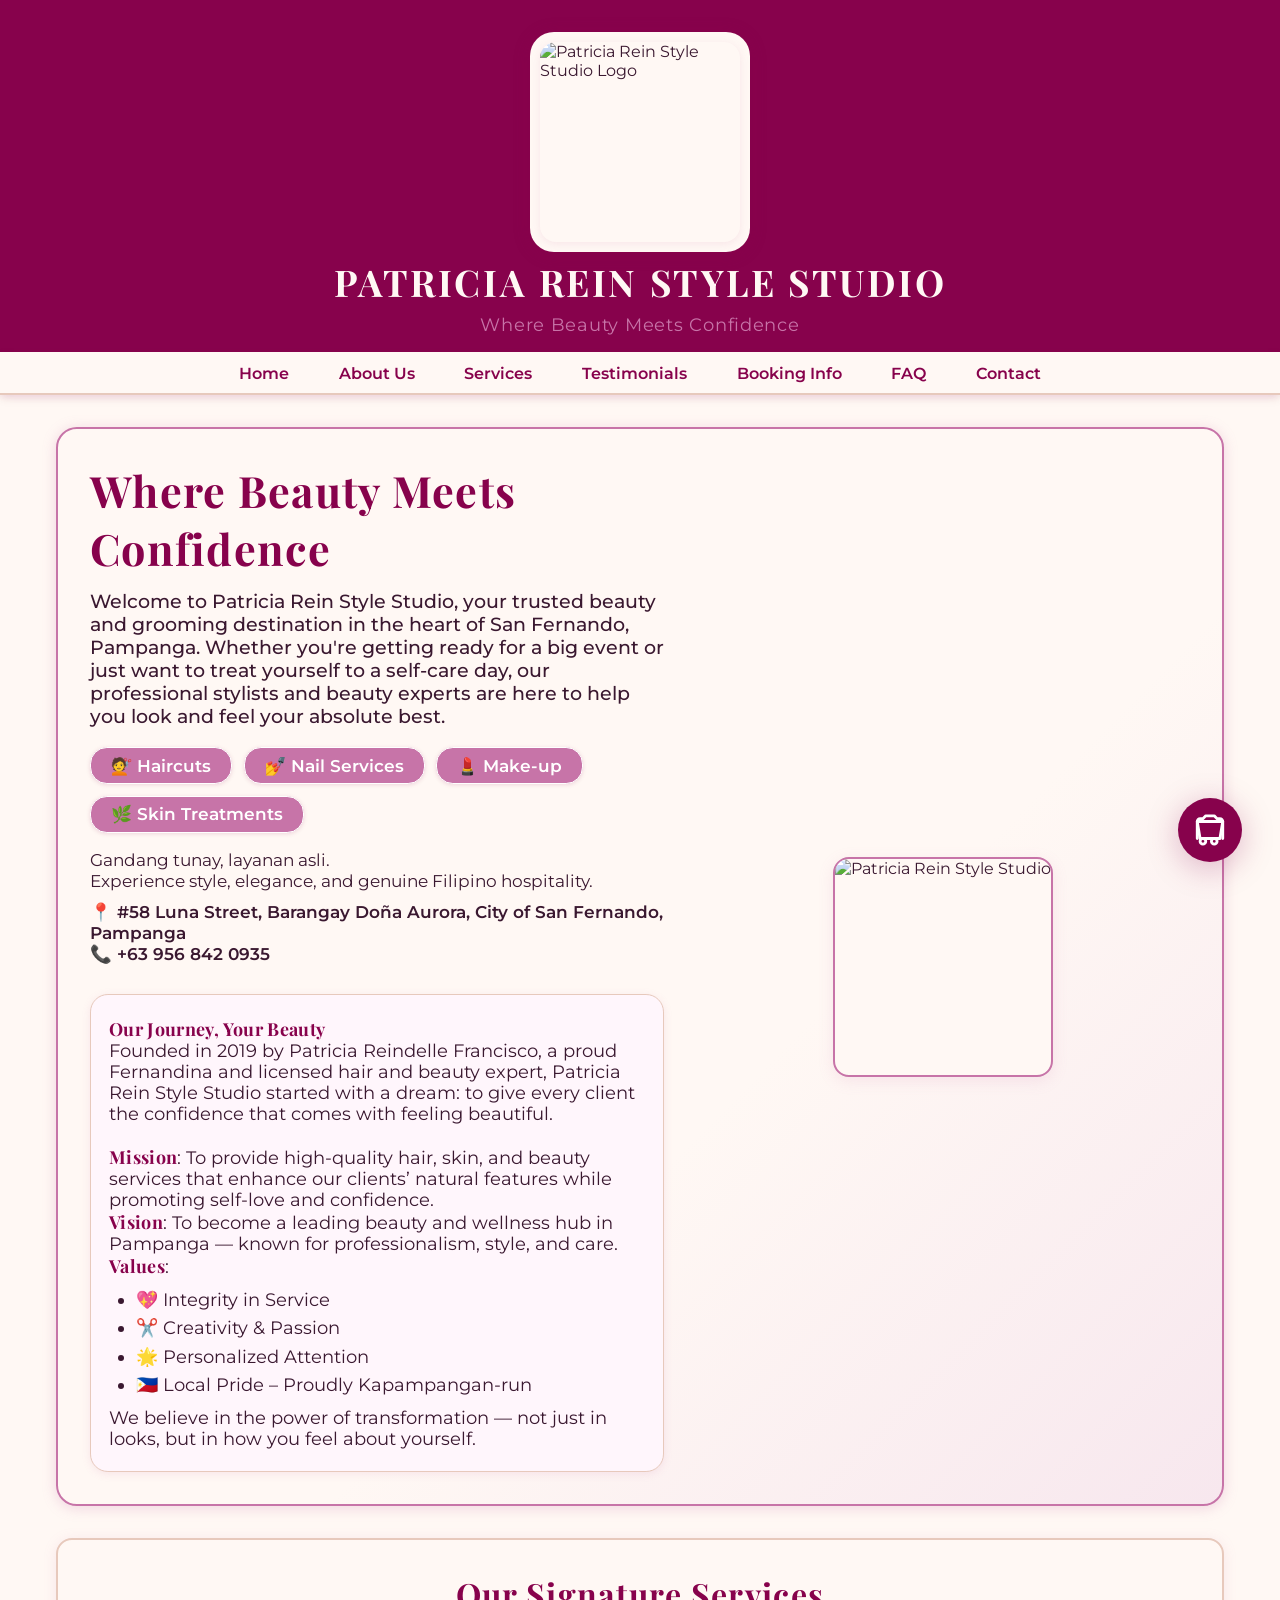
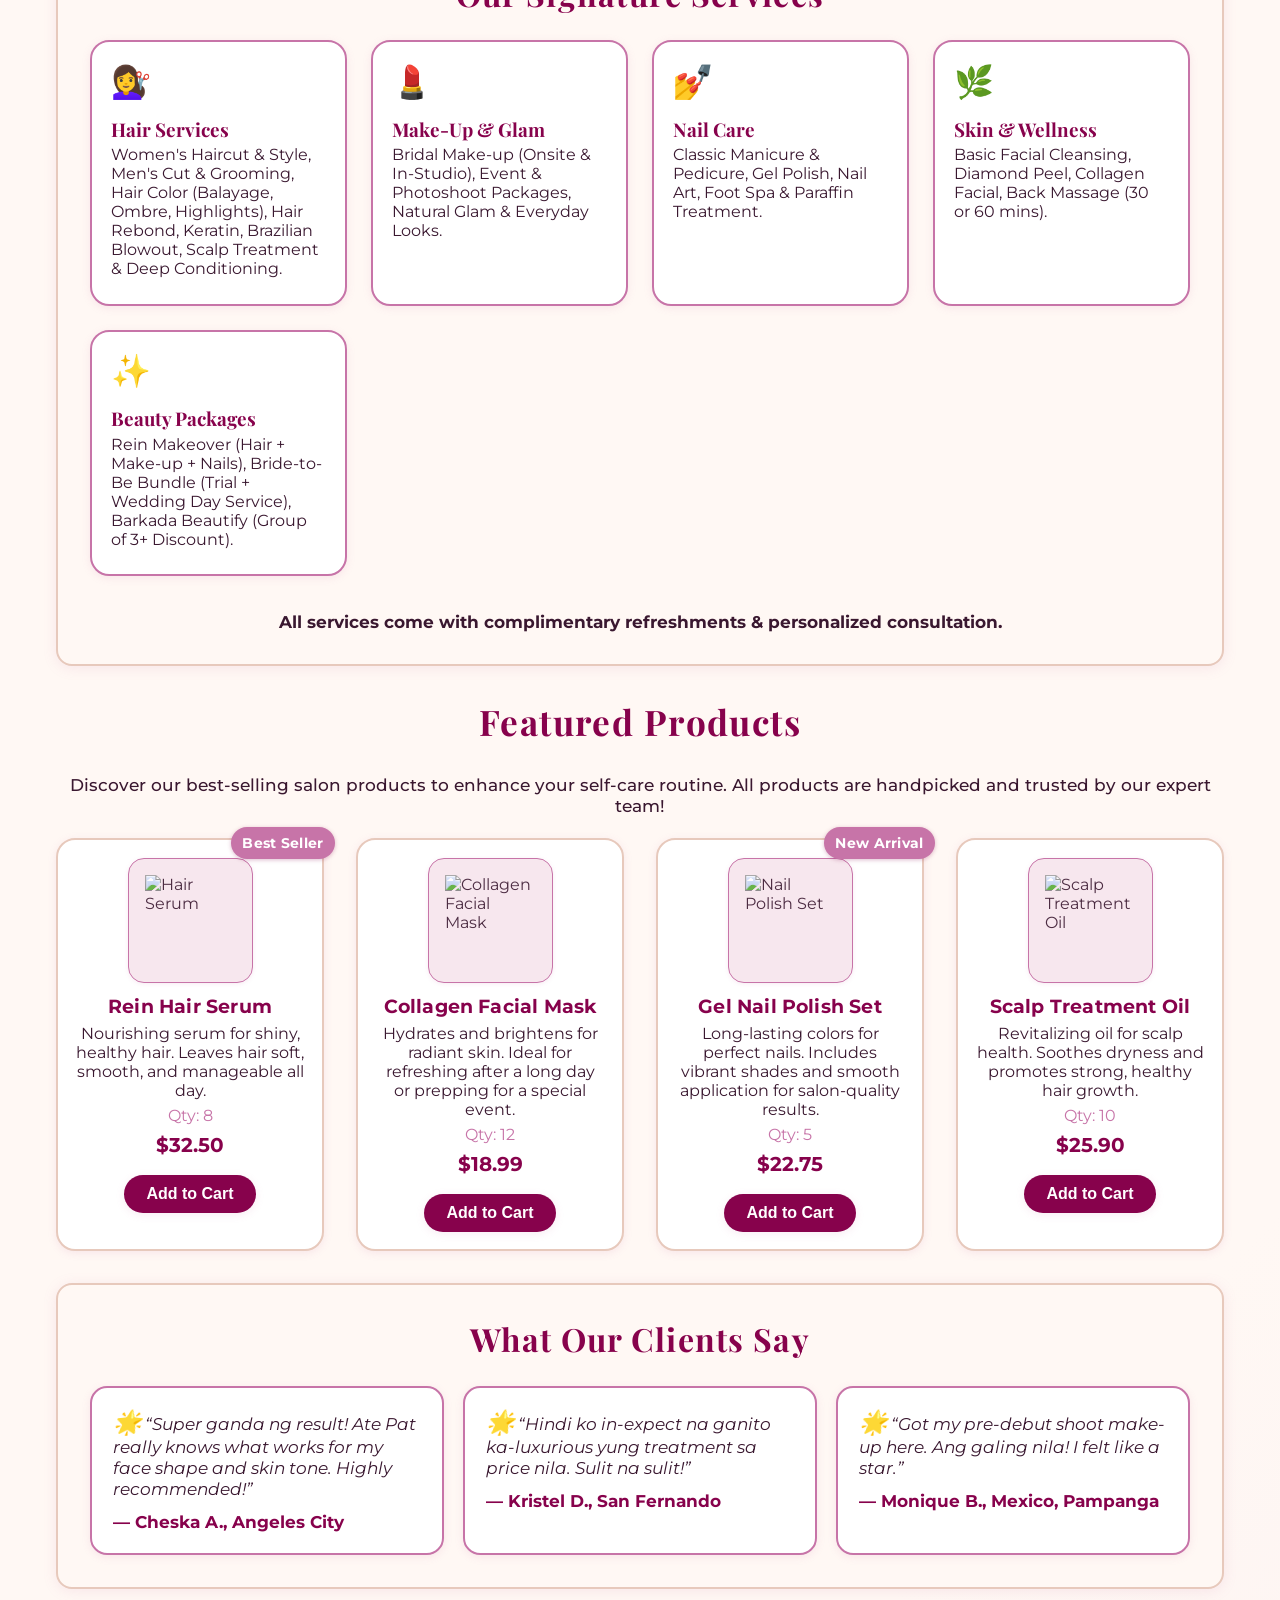
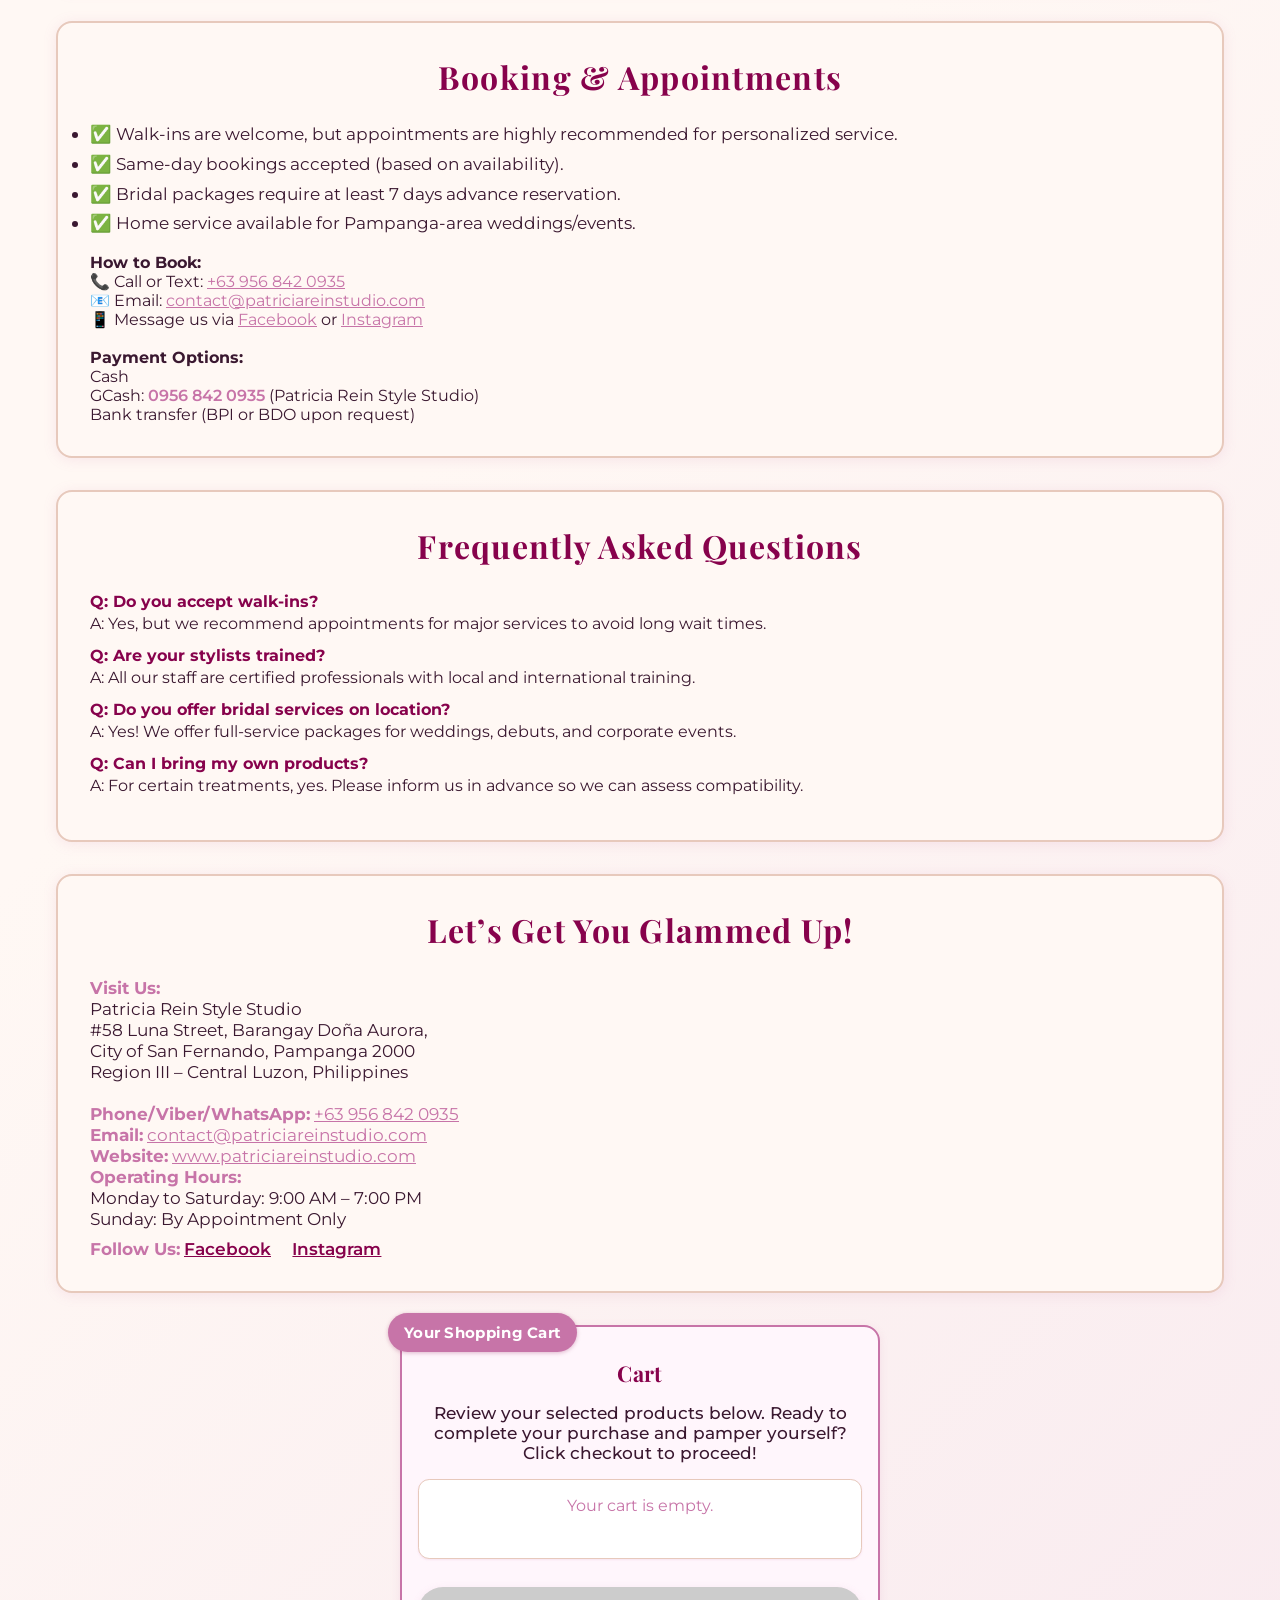
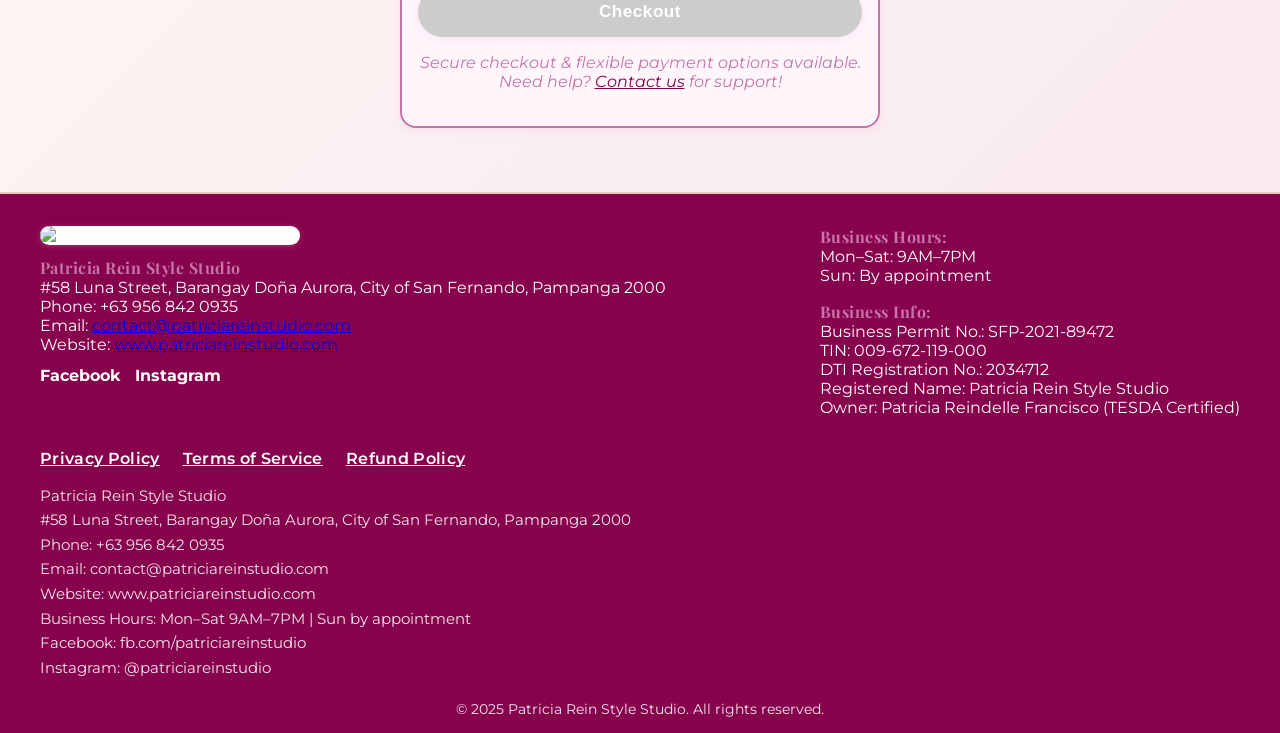
==== index.html @ b7aa45ab "index.html" ====
<!DOCTYPE html>
<html lang="en">
<head>
    <meta charset="UTF-8">
    <meta name="viewport" content="width=device-width, initial-scale=1.0">
    <title>Patricia Rein Style Studio | Where Beauty Meets Confidence</title>
    <meta name="description" content="Patricia Rein Style Studio – Hair & Beauty Salon in San Fernando, Pampanga. Experience style, elegance, and genuine Filipino hospitality.">
    <link rel="icon" type="image/png" href="image/FAVICON.png">
    <link href="https://fonts.googleapis.com/css2?family=Montserrat:wght@400;700&family=Playfair+Display:wght@700&display=swap" rel="stylesheet">
    <style>
        :root {
            --brand-plum: #87024c;
            --brand-cream: #fff8f4;
            --brand-dark: #3a1830;
            --brand-mauve: #c774a8;
            --brand-shadow: #e7c9bc;
            --font-heading: 'Playfair Display', serif;
            --font-body: 'Montserrat', Arial, sans-serif;
            --accent: #c774a8;
            --border: #e7c9bc;
            --button: #87024c;
            --button-hover: #a81c64;
            --bg-gradient: linear-gradient(135deg, #fff8f4 60%, #f7e7ee 100%);
        }
        * { box-sizing: border-box; margin: 0; padding: 0; }
        body {
            background: var(--bg-gradient);
            font-family: var(--font-body);
            color: var(--brand-dark);
            min-height: 100vh;
        }
        html {
            scroll-behavior: smooth;
        }
        .sticky-header {
            position: sticky;
            top: 0;
            left: 0;
            right: 0;
            z-index: 999;
            background: var(--brand-plum);
            box-shadow: 0 2px 10px #87024c22;
            transition: box-shadow 0.2s;
        }
        .header-branding {
            display: flex;
            flex-direction: column;
            align-items: center;
            justify-content: center;
            padding: 2em 1em 1em 1em;
        }
        .logo-box {
            background: var(--brand-cream);
            border-radius: 1.5em;
            box-shadow: 0 2px 18px #87024c33;
            width: 220px;
            height: 220px;
            display: flex;
            align-items: center;
            justify-content: center;
            margin-bottom: 0.6em;
        }
        .logo-box img {
            width: 200px;
            height: 200px;
            border-radius: 1em;
            object-fit: contain;
            background: none;
            box-shadow: 0 2px 8px #c774a822;
        }
        .site-title {
            font-family: var(--font-heading);
            font-size: 2.3em;
            font-weight: 700;
            letter-spacing: 0.07em;
            color: var(--brand-cream);
            margin-bottom: 0.2em;
            text-align: center;
            line-height: 1.1;
        }
        .site-subtitle {
            color: var(--accent);
            font-size: 1.15em;
            margin-top: 0.2em;
            text-align: center;
            letter-spacing: 0.04em;
        }
        nav {
            background: var(--brand-cream);
            border-bottom: 2px solid var(--border);
            box-shadow: 0 2px 8px #87024c11;
            position: relative;
        }
        nav .nav-center {
            display: flex;
            justify-content: center;
            align-items: center;
            width: 100%;
        }
        nav ul {
            display: flex;
            justify-content: center;
            align-items: center;
            list-style: none;
            gap: 0.5em;
            padding: 0.7em 0;
            flex-wrap: wrap;
            transition: max-height 0.3s;
        }
        nav li {
            margin: 0 0.2em;
        }
        nav a {
            color: var(--brand-plum);
            text-decoration: none;
            font-weight: 600;
            font-size: 1em;
            padding: 0.6em 1.1em;
            border-radius: 2em;
            transition: background 0.18s, color 0.18s;
            font-family: var(--font-body);
        }
        nav a:hover, nav a.active {
            background: var(--brand-mauve);
            color: #fff;
        }
        .burger {
            display: none;
            position: absolute;
            right: 1.1em;
            top: 0.75em;
            background: none;
            border: none;
            z-index: 1010;
            width: 40px;
            height: 40px;
            cursor: pointer;
        }
        .burger:focus {
            outline: 2px solid var(--accent);
        }
        .burger-icon {
            width: 30px;
            height: 30px;
            display: block;
            position: relative;
        }
        .burger-icon span {
            display: block;
            height: 4px;
            width: 100%;
            background: var(--brand-plum);
            border-radius: 2px;
            margin: 6px 0;
            transition: all 0.3s;
        }
        .burger.open .burger-icon span:nth-child(1) {
            transform: rotate(45deg) translate(6px, 6px);
            background: var(--accent);
        }
        .burger.open .burger-icon span:nth-child(2) {
            opacity: 0;
        }
        .burger.open .burger-icon span:nth-child(3) {
            transform: rotate(-45deg) translate(7px, -7px);
            background: var(--accent);
        }
        @media (max-width: 900px) {
            nav .nav-center {
                justify-content: flex-start;
            }
            nav ul {
                flex-direction: column;
                gap: 0;
                align-items: flex-start;
                padding: 0;
                max-height: 0;
                overflow: hidden;
                background: var(--brand-cream);
                border-bottom: 2px solid var(--border);
            }
            nav ul.nav-open {
                max-height: 700px;
                padding: 0.7em 0;
                box-shadow: 0 2px 18px #87024c22;
            }
            nav li {
                width: 100%;
            }
            nav a {
                padding: 0.7em 2em;
                width: 100%;
            }
            .burger {
                display: block;
            }
            .header-branding {
                padding: 1.3em 1em 0.7em 1em;
            }
        }
        @media (max-width: 600px) {
            main {
                padding: 1em 0.2em;
            }
            .hero-section, .section-content, .shop-section, .cart-section {
                padding: 1em;
            }
            .shop-title, .section-title {
                font-size: 1.35em;
            }
            .product-card {
                padding: 0.7em;
            }
            .cart-section {
                padding: 0.7em;
            }
            .section-content {
                padding: 1em;
            }
            footer {
                padding: 1em 0.3em 0.7em 0.3em;
            }
        }
        main {
            max-width: 1200px;
            margin: auto;
            padding: 2em 1em 2em 1em;
        }
        .section-content {
            margin: 2em 0;
            padding: 2em;
            background: #fff8f4;
            border-radius: 1em;
            box-shadow: 0 2px 14px #c774a822;
            border: 2px solid var(--border);
        }
        .section-title {
            font-size: 2em;
            font-family: var(--font-heading);
            color: var(--brand-plum);
            margin-bottom: 0.8em;
            letter-spacing: 0.04em;
            text-align: center;
        }
        /* Hero Section */
        .hero-section {
            display: flex;
            flex-wrap: wrap;
            align-items: center;
            justify-content: space-between;
            gap: 2em;
            background: var(--bg-gradient);
            border-radius: 1.3em;
            box-shadow: 0 2px 14px #c774a844;
            padding: 2em 2em 2em 2em;
            margin-bottom: 2em;
            border: 2px solid var(--accent);
        }
        .hero-content {
            flex: 1 1 330px;
            min-width: 260px;
            display: flex;
            flex-direction: column;
            justify-content: center;
        }
        .hero-title {
            font-family: var(--font-heading);
            font-size: 2.7em;
            color: var(--brand-plum);
            margin-bottom: 0.3em;
            letter-spacing: 0.03em;
        }
        .hero-sub {
            font-size: 1.18em;
            margin-bottom: 1em;
            color: var(--brand-dark);
            font-weight: 500;
        }
        .services-list {
            display: flex;
            flex-wrap: wrap;
            gap: 0.7em;
            margin-bottom: 1em;
        }
        .services-list span {
            background: var(--brand-mauve);
            color: #fff;
            border-radius: 1em;
            padding: 0.45em 1.2em;
            font-size: 1.05em;
            font-weight: 600;
            box-shadow: 0 1px 4px #87024c22;
            border: 1.5px solid #fff;
        }
        .hero-info, .hero-location {
            font-size: 1.09em;
            margin-bottom: 0.6em;
            color: var(--brand-dark);
        }
        .hero-location {
            font-weight: 600;
        }
        .hero-logo {
            flex: 1 1 250px;
            display: flex;
            align-items: center;
            justify-content: center;
            min-width: 220px;
        }
        .hero-logo img {
            width: 220px;
            height: 220px;
            object-fit: contain;
            border-radius: 1em;
            background: var(--brand-cream);
            box-shadow: 0 4px 16px #c774a822;
            border: 2px solid var(--brand-mauve);
        }
        .hero-details {
            margin-top: 1.1em;
            font-size: 1.12em;
            color: var(--brand-dark);
            background: #fff6fc;
            padding: 1.2em 1em;
            border-radius: 1em;
            box-shadow: 0 2px 8px #c774a822;
            border: 1px solid var(--border);
        }
        .hero-details strong {
            color: var(--brand-plum);
            font-family: var(--font-heading);
            letter-spacing: 0.02em;
        }
        .hero-details ul {
            margin-top: 0.7em;
            margin-bottom: 0.7em;
            padding-left: 1.5em;
        }
        .hero-details li {
            margin-bottom: 0.4em;
        }
        /* Services Section */
        .services-grid {
            display: grid;
            grid-template-columns: repeat(auto-fit, minmax(240px, 1fr));
            gap: 1.5em;
            margin-top: 1.5em;
        }
        .service-card {
            background: #fff;
            border: 2px solid var(--accent);
            border-radius: 1.2em;
            box-shadow: 0 2px 8px #c774a822;
            padding: 1.2em;
            display: flex;
            flex-direction: column;
            align-items: flex-start;
        }
        .service-title {
            font-size: 1.18em;
            font-weight: 700;
            color: var(--brand-plum);
            margin-bottom: 0.2em;
            font-family: var(--font-heading);
        }
        .service-desc {
            font-size: 1em;
            color: var(--brand-dark);
            margin-bottom: 0.4em;
        }
        .service-icon {
            font-size: 2em;
            margin-bottom: 0.5em;
        }
        /* Testimonials Section */
        .testimonial-list {
            margin-top: 1.2em;
            display: grid;
            grid-template-columns: repeat(auto-fit, minmax(280px, 1fr));
            gap: 1.2em;
        }
        .testimonial-card {
            background: #fff;
            border: 2px solid var(--accent);
            border-radius: 1em;
            box-shadow: 0 2px 8px #c774a822;
            padding: 1.2em;
            font-size: 1.07em;
            color: var(--brand-dark);
            font-style: italic;
            position: relative;
        }
        .testimonial-author {
            font-weight: 700;
            color: var(--brand-plum);
            margin-top: 0.7em;
            font-style: normal;
        }
        .testimonial-star {
            color: var(--accent);
            font-size: 1.35em;
            margin-right: 0.15em;
        }
        /* Booking Section */
        .booking-list {
            margin-top: 1em;
            font-size: 1.08em;
            color: var(--brand-dark);
        }
        .booking-list li {
            margin-bottom: 0.5em;
        }
        /* FAQ Section */
        .faq-list {
            margin-top: 1.2em;
        }
        .faq-q {
            font-weight: 700;
            color: var(--brand-plum);
            margin-bottom: 0.2em;
        }
        .faq-a {
            margin-bottom: 0.8em;
            color: var(--brand-dark);
        }
        /* Contact Section */
        .contact-block {
            margin-top: 1.1em;
            font-size: 1.09em;
            color: var(--brand-dark);
        }
        .contact-block strong {
            color: var(--accent);
        }
        .contact-social {
            margin-top: 0.55em;
        }
        .contact-social a {
            color: var(--brand-plum);
            text-decoration: underline;
            margin-right: 1em;
            font-weight: 600;
        }
        /* Shop Section */
        .shop-title {
            font-size: 2.2em;
            font-family: var(--font-heading);
            color: var(--brand-plum);
            margin-bottom: 0.8em;
            letter-spacing: 0.04em;
            text-align: center;
        }
        .shop-desc {
            text-align: center;
            font-size: 1.08em;
            color: var(--brand-dark);
            margin-bottom: 1.3em;
            font-weight: 500;
        }
        .products-grid {
            display: grid;
            grid-template-columns: repeat(auto-fit, minmax(235px, 1fr));
            gap: 2em;
        }
        .product-card {
            background: #fff;
            border: 2px solid var(--border);
            border-radius: 1.2em;
            box-shadow: 0 2px 8px #c774a822;
            padding: 1.1em;
            display: flex;
            flex-direction: column;
            align-items: center;
            transition: box-shadow 0.2s, border-color 0.2s;
            position: relative;
        }
        .product-card:hover {
            box-shadow: 0 4px 18px #87024c44;
            border-color: var(--accent);
        }
        .product-image {
            width: 125px;
            height: 125px;
            background: #f7e7ee;
            border-radius: 1em;
            margin-bottom: 0.8em;
            display: flex;
            align-items: center;
            justify-content: center;
            border: 1.5px solid var(--accent);
            box-shadow: 0 1px 4px #c774a822;
        }
        .product-image img {
            width: 90px;
            height: 90px;
            object-fit: cover;
            opacity: 0.9;
        }
        .product-title {
            font-size: 1.18em;
            font-weight: 700;
            color: var(--brand-plum);
            margin-bottom: 0.3em;
            text-align: center;
            letter-spacing: 0.01em;
        }
        .product-desc {
            font-size: 1em;
            margin-bottom: 0.3em;
            text-align: center;
            color: var(--brand-dark);
        }
        .product-meta {
            font-size: 1.01em;
            color: var(--accent);
            margin-bottom: 0.5em;
        }
        .product-price {
            font-size: 1.23em;
            font-weight: 700;
            color: var(--button);
            margin-bottom: 0.7em;
        }
        .add-cart-btn {
            background: var(--button);
            color: #fff;
            border: none;
            padding: 0.6em 1.4em;
            border-radius: 2em;
            font-size: 1em;
            font-weight: 600;
            cursor: pointer;
            transition: background 0.18s;
            box-shadow: 0 2px 8px #c774a822;
            margin-top: 0.3em;
        }
        .add-cart-btn:hover {
            background: var(--button-hover);
        }
        .product-feature {
            position: absolute;
            top: -13px;
            right: -13px;
            background: var(--accent);
            color: #fff;
            font-size: 0.89em;
            font-weight: 700;
            padding: 0.5em 0.8em;
            border-radius: 2em;
            box-shadow: 0 1px 4px #87024c44;
            letter-spacing: 0.02em;
        }
        /* Cart Section */
        .cart-section {
            background: #fff6fc;
            border-radius: 1em;
            box-shadow: 0 2px 8px #c774a822;
            padding: 2em 1em 2.2em 1em;
            max-width: 480px;
            margin: 2em auto 2em auto;
            border: 2px solid var(--accent);
            position: relative;
        }
        .cart-title {
            font-size: 1.35em;
            font-weight: 700;
            color: var(--brand-plum);
            margin-bottom: 0.7em;
            text-align: center;
            font-family: var(--font-heading);
            letter-spacing: 0.02em;
        }
        .cart-desc {
            text-align: center;
            color: var(--brand-dark);
            font-size: 1.05em;
            margin-bottom: 1em;
            font-weight: 500;
        }
        .cart-items {
            min-height: 80px;
            margin-bottom: 1em;
            border-radius: 0.7em;
            background: #fff;
            border: 1px solid var(--border);
            padding: 1em;
            box-shadow: 0 1px 2px #c774a822;
        }
        .cart-item {
            display: flex;
            align-items: center;
            justify-content: space-between;
            padding: 0.5em 0;
            border-bottom: 1px solid var(--border);
        }
        .cart-item:last-child {
            border-bottom: none;
        }
        .cart-item-title {
            font-size: 1em;
            font-weight: 600;
            color: var(--brand-dark);
        }
        .cart-item-qty {
            font-size: 0.98em;
            color: var(--brand-plum);
        }
        .cart-total {
            font-size: 1.17em;
            font-weight: 700;
            color: var(--button);
            margin-bottom: 1em;
            text-align: right;
        }
        .checkout-btn {
            background: var(--button);
            color: #fff;
            border: none;
            padding: 0.9em 2em;
            border-radius: 2em;
            font-size: 1.07em;
            font-weight: 700;
            cursor: pointer;
            transition: background 0.18s;
            width: 100%;
            box-shadow: 0 2px 8px #c774a822;
            margin-top: 0.5em;
            letter-spacing: 0.03em;
        }
        .checkout-btn:disabled {
            background: #ccc;
            color: #fff;
            cursor: not-allowed;
        }
        .checkout-note {
            text-align: center;
            color: var(--accent);
            font-size: 0.99em;
            margin-top: 1em;
            font-style: italic;
        }
        .cart-feature {
            position: absolute;
            top: -14px;
            left: -14px;
            background: var(--accent);
            color: #fff;
            font-size: 0.91em;
            font-weight: 700;
            padding: 0.7em 1.1em;
            border-radius: 2em;
            box-shadow: 0 1px 4px #87024c44;
            letter-spacing: 0.02em;
        }
        .floating-cart-btn {
            position: fixed;
            bottom: 38px;
            right: 38px;
            z-index: 9999;
            background: var(--brand-plum);
            color: #fff;
            border: none;
            border-radius: 50%;
            width: 64px;
            height: 64px;
            display: flex;
            align-items: center;
            justify-content: center;
            box-shadow: 0 6px 32px #87024c44;
            cursor: pointer;
            font-size: 2em;
            transition: background 0.18s, box-shadow 0.18s;
        }
        .floating-cart-btn:hover, .floating-cart-btn:focus {
            background: var(--accent);
            box-shadow: 0 8px 40px #c774a822;
            outline: none;
        }
        .floating-cart-icon {
            width: 34px;
            height: 34px;
            display: block;
        }
        .floating-cart-qty {
            position: absolute;
            top: 11px;
            right: 11px;
            background: var(--accent);
            color: #fff;
            font-size: 0.85em;
            font-weight: 700;
            border-radius: 50%;
            width: 24px;
            height: 24px;
            display: flex;
            align-items: center;
            justify-content: center;
            box-shadow: 0 1px 4px #87024c44;
            border: 2px solid #fff;
        }
        @media (max-width: 600px) {
            .floating-cart-btn {
                bottom: 18px;
                right: 18px;
                width: 54px;
                height: 54px;
                font-size: 1.5em;
            }
            .floating-cart-icon {
                width: 26px;
                height: 26px;
            }
            .floating-cart-qty {
                top: 6px;
                right: 6px;
                width: 16px;
                height: 16px;
                font-size: 0.72em;
            }
        }
        footer {
            background: var(--brand-plum);
            padding: 2em 1em 1em 1em;
            border-top: 2px solid var(--border);
            color: #fff;
        }
        .footer-content {
            max-width: 1200px;
            margin: auto;
            display: flex;
            flex-wrap: wrap;
            gap: 2em;
            justify-content: space-between;
        }
        .footer-block {
            min-width: 240px;
        }
        .footer-logo {
            margin-bottom: 0.7em;
        }
        .footer-logo img {
            width: 80px;
            height: auto;
            border-radius: 1em;
            box-shadow: 0 1px 6px #fff3fa33;
            background: #fff;
        }
        .footer-block strong {
            color: var(--accent);
            font-weight: 700;
            font-family: var(--font-heading);
            letter-spacing: 0.03em;
        }
        .footer-links a {
            color: #fff;
            text-decoration: underline;
            margin-right: 1.2em;
            font-weight: 600;
            transition: color 0.18s;
            letter-spacing: 0.02em;
        }
        .footer-links a:hover {
            color: var(--accent);
        }
        .footer-summary {
            font-size: 0.96em;
            margin-top: 1em;
            line-height: 1.6;
            color: #f7e7ee;
        }
        .footer-social {
            margin-top: 0.8em;
        }
        .footer-social a {
            margin-right: 0.7em;
            color: #fff;
            font-weight: 700;
            text-decoration: none;
            transition: color 0.18s;
        }
        .footer-social a:hover {
            color: var(--accent);
        }
        @media (max-width: 900px) {
            .footer-content {
                flex-direction: column;
                gap: 1.2em;
                align-items: flex-start;
            }
            .hero-section {
                flex-direction: column;
                text-align: center;
            }
            .hero-logo {
                margin-bottom: 1em;
            }
        }
    </style>
</head>
<body>
    <header class="sticky-header" id="stickyHeader">
        <div class="header-branding">
            <div class="logo-box">
                <img src="image/LOGO.png" alt="Patricia Rein Style Studio Logo" />
            </div>
            <div class="site-title">PATRICIA REIN STYLE STUDIO</div>
            <div class="site-subtitle">Where Beauty Meets Confidence</div>
        </div>
        <nav id="mainNav">
            <div class="nav-center">
                <button class="burger" id="burgerBtn" aria-label="Menu" aria-controls="navUl" aria-expanded="false">
                    <span class="burger-icon">
                        <span></span>
                        <span></span>
                        <span></span>
                    </span>
                </button>
                <ul id="navUl">
                    <li><a href="#" class="home-link">Home</a></li>
                    <li><a href="#about" class="about-link">About Us</a></li>
                    <li><a href="#services">Services</a></li>
                    <li><a href="#testimonials">Testimonials</a></li>
                    <li><a href="#booking">Booking Info</a></li>
                    <li><a href="#faq">FAQ</a></li>
                    <li><a href="#contact">Contact</a></li>
                </ul>
            </div>
        </nav>
    </header>
    <main>
        <section class="hero-section" id="about">
            <div class="hero-content">
                <h1 class="hero-title">Where Beauty Meets Confidence</h1>
                <div class="hero-sub">Welcome to Patricia Rein Style Studio, your trusted beauty and grooming destination in the heart of San Fernando, Pampanga. Whether you're getting ready for a big event or just want to treat yourself to a self-care day, our professional stylists and beauty experts are here to help you look and feel your absolute best.</div>
                <div class="services-list">
                    <span>💇 Haircuts</span>
                    <span>💅 Nail Services</span>
                    <span>💄 Make-up</span>
                    <span>🌿 Skin Treatments</span>
                </div>
                <div class="hero-info">
                    Gandang tunay, layanan asli.<br>
                    Experience style, elegance, and genuine Filipino hospitality.
                </div>
                <div class="hero-location">
                    📍 #58 Luna Street, Barangay Doña Aurora, City of San Fernando, Pampanga<br>
                    📞 +63 956 842 0935
                </div>
                <div class="hero-details">
                    <strong>Our Journey, Your Beauty</strong><br>
                    Founded in 2019 by Patricia Reindelle Francisco, a proud Fernandina and licensed hair and beauty expert, Patricia Rein Style Studio started with a dream: to give every client the confidence that comes with feeling beautiful.<br><br>
                    <strong>Mission</strong>: To provide high-quality hair, skin, and beauty services that enhance our clients’ natural features while promoting self-love and confidence.<br>
                    <strong>Vision</strong>: To become a leading beauty and wellness hub in Pampanga — known for professionalism, style, and care.<br>
                    <strong>Values</strong>:
                    <ul>
                        <li>💖 Integrity in Service</li>
                        <li>✂️ Creativity & Passion</li>
                        <li>🌟 Personalized Attention</li>
                        <li>🇵🇭 Local Pride – Proudly Kapampangan-run</li>
                    </ul>
                    We believe in the power of transformation — not just in looks, but in how you feel about yourself.
                </div>
            </div>
            <div class="hero-logo">
                <img src="image/LOGO.png" alt="Patricia Rein Style Studio" />
            </div>
        </section>
        <section class="section-content" id="services">
            <h2 class="section-title">Our Signature Services</h2>
            <div class="services-grid">
                <div class="service-card">
                    <div class="service-icon">💇‍♀️</div>
                    <div class="service-title">Hair Services</div>
                    <div class="service-desc">Women's Haircut & Style, Men's Cut & Grooming, Hair Color (Balayage, Ombre, Highlights), Hair Rebond, Keratin, Brazilian Blowout, Scalp Treatment & Deep Conditioning.</div>
                </div>
                <div class="service-card">
                    <div class="service-icon">💄</div>
                    <div class="service-title">Make-Up & Glam</div>
                    <div class="service-desc">Bridal Make-up (Onsite & In-Studio), Event & Photoshoot Packages, Natural Glam & Everyday Looks.</div>
                </div>
                <div class="service-card">
                    <div class="service-icon">💅</div>
                    <div class="service-title">Nail Care</div>
                    <div class="service-desc">Classic Manicure & Pedicure, Gel Polish, Nail Art, Foot Spa & Paraffin Treatment.</div>
                </div>
                <div class="service-card">
                    <div class="service-icon">🌿</div>
                    <div class="service-title">Skin & Wellness</div>
                    <div class="service-desc">Basic Facial Cleansing, Diamond Peel, Collagen Facial, Back Massage (30 or 60 mins).</div>
                </div>
                <div class="service-card">
                    <div class="service-icon">✨</div>
                    <div class="service-title">Beauty Packages</div>
                    <div class="service-desc">Rein Makeover (Hair + Make-up + Nails), Bride-to-Be Bundle (Trial + Wedding Day Service), Barkada Beautify (Group of 3+ Discount).</div>
                </div>
            </div>
            <div style="margin-top:2em; text-align:center; font-size:1.09em; color:var(--brand-dark);">
                <strong>All services come with complimentary refreshments & personalized consultation.</strong>
            </div>
        </section>
        <section class="shop-section" id="shop">
            <h2 class="shop-title">Featured Products</h2>
            <div class="shop-desc">
                Discover our best-selling salon products to enhance your self-care routine. All products are handpicked and trusted by our expert team!
            </div>
            <div class="products-grid" id="productsGrid">
                <div class="product-card" data-product-id="1">
                    <div class="product-feature">Best Seller</div>
                    <div class="product-image">
                        <img src="image/placeholder1.png" alt="Hair Serum" />
                    </div>
                    <div class="product-title">Rein Hair Serum</div>
                    <div class="product-desc">Nourishing serum for shiny, healthy hair. Leaves hair soft, smooth, and manageable all day.</div>
                    <div class="product-meta">Qty: 8</div>
                    <div class="product-price">$32.50</div>
                    <button class="add-cart-btn">Add to Cart</button>
                </div>
                <div class="product-card" data-product-id="2">
                    <div class="product-image">
                        <img src="image/placeholder2.png" alt="Collagen Facial Mask" />
                    </div>
                    <div class="product-title">Collagen Facial Mask</div>
                    <div class="product-desc">Hydrates and brightens for radiant skin. Ideal for refreshing after a long day or prepping for a special event.</div>
                    <div class="product-meta">Qty: 12</div>
                    <div class="product-price">$18.99</div>
                    <button class="add-cart-btn">Add to Cart</button>
                </div>
                <div class="product-card" data-product-id="3">
                    <div class="product-feature">New Arrival</div>
                    <div class="product-image">
                        <img src="image/placeholder3.png" alt="Nail Polish Set" />
                    </div>
                    <div class="product-title">Gel Nail Polish Set</div>
                    <div class="product-desc">Long-lasting colors for perfect nails. Includes vibrant shades and smooth application for salon-quality results.</div>
                    <div class="product-meta">Qty: 5</div>
                    <div class="product-price">$22.75</div>
                    <button class="add-cart-btn">Add to Cart</button>
                </div>
                <div class="product-card" data-product-id="4">
                    <div class="product-image">
                        <img src="image/placeholder4.png" alt="Scalp Treatment Oil" />
                    </div>
                    <div class="product-title">Scalp Treatment Oil</div>
                    <div class="product-desc">Revitalizing oil for scalp health. Soothes dryness and promotes strong, healthy hair growth.</div>
                    <div class="product-meta">Qty: 10</div>
                    <div class="product-price">$25.90</div>
                    <button class="add-cart-btn">Add to Cart</button>
                </div>
            </div>
        </section>
        <section class="section-content" id="testimonials">
            <h2 class="section-title">What Our Clients Say</h2>
            <div class="testimonial-list">
                <div class="testimonial-card">
                    <span class="testimonial-star">🌟</span>“Super ganda ng result! Ate Pat really knows what works for my face shape and skin tone. Highly recommended!”
                    <div class="testimonial-author">— Cheska A., Angeles City</div>
                </div>
                <div class="testimonial-card">
                    <span class="testimonial-star">🌟</span>“Hindi ko in-expect na ganito ka-luxurious yung treatment sa price nila. Sulit na sulit!”
                    <div class="testimonial-author">— Kristel D., San Fernando</div>
                </div>
                <div class="testimonial-card">
                    <span class="testimonial-star">🌟</span>“Got my pre-debut shoot make-up here. Ang galing nila! I felt like a star.”
                    <div class="testimonial-author">— Monique B., Mexico, Pampanga</div>
                </div>
            </div>
        </section>
        <section class="section-content" id="booking">
            <h2 class="section-title">Booking & Appointments</h2>
            <ul class="booking-list">
                <li>✅ Walk-ins are welcome, but appointments are highly recommended for personalized service.</li>
                <li>✅ Same-day bookings accepted (based on availability).</li>
                <li>✅ Bridal packages require at least 7 days advance reservation.</li>
                <li>✅ Home service available for Pampanga-area weddings/events.</li>
            </ul>
            <div style="margin-top:1.2em;">
                <strong>How to Book:</strong><br>
                📞 Call or Text: <a href="tel:+639568420935" style="color:var(--accent);text-decoration:underline;">+63 956 842 0935</a><br>
                📧 Email: <a href="mailto:contact@patriciareinstudio.com" style="color:var(--accent);text-decoration:underline;">contact@patriciareinstudio.com</a><br>
                📱 Message us via <a href="https://fb.com/patriciareinstudio" style="color:var(--accent);text-decoration:underline;">Facebook</a> or <a href="https://instagram.com/patriciareinstudio" style="color:var(--accent);text-decoration:underline;">Instagram</a>
            </div>
            <div style="margin-top:1.2em;">
                <strong>Payment Options:</strong><br>
                Cash<br>
                GCash: <span style="color:var(--accent);font-weight:600;">0956 842 0935</span> (Patricia Rein Style Studio)<br>
                Bank transfer (BPI or BDO upon request)
            </div>
        </section>
        <section class="section-content" id="faq">
            <h2 class="section-title">Frequently Asked Questions</h2>
            <div class="faq-list">
                <div class="faq-q">Q: Do you accept walk-ins?</div>
                <div class="faq-a">A: Yes, but we recommend appointments for major services to avoid long wait times.</div>
                <div class="faq-q">Q: Are your stylists trained?</div>
                <div class="faq-a">A: All our staff are certified professionals with local and international training.</div>
                <div class="faq-q">Q: Do you offer bridal services on location?</div>
                <div class="faq-a">A: Yes! We offer full-service packages for weddings, debuts, and corporate events.</div>
                <div class="faq-q">Q: Can I bring my own products?</div>
                <div class="faq-a">A: For certain treatments, yes. Please inform us in advance so we can assess compatibility.</div>
            </div>
        </section>
        <section class="section-content" id="contact">
            <h2 class="section-title">Let’s Get You Glammed Up!</h2>
            <div class="contact-block">
                <strong>Visit Us:</strong><br>
                Patricia Rein Style Studio<br>
                #58 Luna Street, Barangay Doña Aurora,<br>
                City of San Fernando, Pampanga 2000<br>
                Region III – Central Luzon, Philippines<br><br>
                <strong>Phone/Viber/WhatsApp:</strong> <a href="tel:+639568420935" style="color:var(--accent);text-decoration:underline;">+63 956 842 0935</a><br>
                <strong>Email:</strong> <a href="mailto:contact@patriciareinstudio.com" style="color:var(--accent);text-decoration:underline;">contact@patriciareinstudio.com</a><br>
                <strong>Website:</strong> <a href="https://www.patriciareinstudio.com" style="color:var(--accent);text-decoration:underline;">www.patriciareinstudio.com</a><br>
                <strong>Operating Hours:</strong><br>
                Monday to Saturday: 9:00 AM – 7:00 PM<br>
                Sunday: By Appointment Only<br>
                <div class="contact-social">
                    <strong>Follow Us:</strong>
                    <a href="https://fb.com/patriciareinstudio" target="_blank">Facebook</a>
                    <a href="https://instagram.com/patriciareinstudio" target="_blank">Instagram</a>
                </div>
            </div>
        </section>
        <section class="cart-section" id="cartSection">
            <div class="cart-feature">Your Shopping Cart</div>
            <div class="cart-title">Cart</div>
            <div class="cart-desc">
                Review your selected products below. Ready to complete your purchase and pamper yourself? Click checkout to proceed!
            </div>
            <div class="cart-items" id="cartItems">
                <div style="color:var(--accent);text-align:center;">Your cart is empty.</div>
            </div>
            <div class="cart-total" id="cartTotal"></div>
            <button class="checkout-btn" id="checkoutBtn" disabled>Checkout</button>
            <div class="checkout-note">
                Secure checkout & flexible payment options available. <br>
                Need help? <a href="#contact" style="color:var(--button);text-decoration:underline;">Contact us</a> for support!
            </div>
        </section>
        <button class="floating-cart-btn" id="floatingCartBtn" aria-label="View Cart">
            <svg class="floating-cart-icon" viewBox="0 0 24 24" fill="none">
                <path d="M7 18a2 2 0 1 0 0 4 2 2 0 0 0 0-4zm10 2a2 2 0 1 1-4 0 2 2 0 0 1 4 0zm-14-2V6a2 2 0 0 1 2-2h2l2-2h6l2 2h2a2 2 0 0 1 2 2v12" stroke="#fff" stroke-width="2" stroke-linecap="round" stroke-linejoin="round"/>
                <path d="M3 6h18l-2 12H5L3 6z" stroke="#fff" stroke-width="2" stroke-linecap="round" stroke-linejoin="round"/>
            </svg>
            <span class="floating-cart-qty" id="floatingCartQty" style="display:none;">0</span>
        </button>
    </main>
    <footer>
        <div class="footer-content">
            <div class="footer-block">
                <div class="footer-logo">
                    <img src="image/LOGO.png" alt="Patricia Rein Style Studio Logo" />
                </div>
                <div>
                    <strong>Patricia Rein Style Studio</strong><br>
                    #58 Luna Street, Barangay Doña Aurora, City of San Fernando, Pampanga 2000<br>
                    Phone: +63 956 842 0935<br>
                    Email: <a href="mailto:contact@patriciareinstudio.com">contact@patriciareinstudio.com</a><br>
                    Website: <a href="https://www.patriciareinstudio.com">www.patriciareinstudio.com</a>
                </div>
                <div class="footer-social">
                    <a href="https://fb.com/patriciareinstudio" target="_blank">Facebook</a>
                    <a href="https://instagram.com/patriciareinstudio" target="_blank">Instagram</a>
                </div>
            </div>
            <div class="footer-block">
                <strong>Business Hours:</strong><br>
                Mon–Sat: 9AM–7PM<br>
                Sun: By appointment
                <div style="margin-top:1em;">
                    <strong>Business Info:</strong><br>
                    Business Permit No.: SFP-2021-89472<br>
                    TIN: 009-672-119-000<br>
                    DTI Registration No.: 2034712<br>
                    Registered Name: Patricia Rein Style Studio<br>
                    Owner: Patricia Reindelle Francisco (TESDA Certified)
                </div>
            </div>
            <div class="footer-block">
                <div class="footer-links">
                    <a href="privacy-policy.html">Privacy Policy</a>
                    <a href="terms.html">Terms of Service</a>
                    <a href="refund-policy.html">Refund Policy</a>
                </div>
                <div class="footer-summary">
                    Patricia Rein Style Studio<br>
                    #58 Luna Street, Barangay Doña Aurora, City of San Fernando, Pampanga 2000<br>
                    Phone: +63 956 842 0935<br>
                    Email: contact@patriciareinstudio.com<br>
                    Website: www.patriciareinstudio.com<br>
                    Business Hours: Mon–Sat 9AM–7PM | Sun by appointment<br>
                    Facebook: fb.com/patriciareinstudio<br>
                    Instagram: @patriciareinstudio
                </div>
            </div>
        </div>
        <div style="text-align:center;font-size:0.85em;margin-top:1.5em;color:#f7e7ee;">
            &copy; 2025 Patricia Rein Style Studio. All rights reserved.
        </div>
    </footer>
    <script>
        // Burger button & Mobile nav
        document.addEventListener('DOMContentLoaded', function() {
            var burgerBtn = document.getElementById('burgerBtn');
            var navUl = document.getElementById('navUl');
            burgerBtn.addEventListener('click', function() {
                var expanded = burgerBtn.getAttribute('aria-expanded') === 'true';
                burgerBtn.setAttribute('aria-expanded', !expanded);
                burgerBtn.classList.toggle('open');
                navUl.classList.toggle('nav-open');
            });
            document.addEventListener('click', function(e) {
                if(window.innerWidth <= 900) {
                    if (!navUl.contains(e.target) && !burgerBtn.contains(e.target)) {
                        burgerBtn.classList.remove('open');
                        navUl.classList.remove('nav-open');
                        burgerBtn.setAttribute('aria-expanded', 'false');
                    }
                }
            });
            window.addEventListener('resize', function() {
                if(window.innerWidth > 900) {
                    navUl.classList.remove('nav-open');
                    burgerBtn.classList.remove('open');
                    burgerBtn.setAttribute('aria-expanded', 'false');
                }
            });
            // About Us link scrolls to hero-section
            document.querySelectorAll('.about-link').forEach(function(link){
                link.addEventListener('click', function(e){
                    e.preventDefault();
                    document.getElementById('about').scrollIntoView({ behavior: 'smooth', block: 'center' });
                });
            });
            // Home link scrolls to top of page
            document.querySelectorAll('.home-link').forEach(function(link){
                link.addEventListener('click', function(e){
                    e.preventDefault();
                    window.scrollTo({ top: 0, behavior: 'smooth' });
                });
            });
        });
        // Cart Functionality for Demo Purposes
        const products = [
            {
                id: 1,
                name: "Rein Hair Serum",
                price: 32.50,
                qty: 8
            },
            {
                id: 2,
                name: "Collagen Facial Mask",
                price: 18.99,
                qty: 12
            },
            {
                id: 3,
                name: "Gel Nail Polish Set",
                price: 22.75,
                qty: 5
            },
            {
                id: 4,
                name: "Scalp Treatment Oil",
                price: 25.90,
                qty: 10
            }
        ];
        let cart = [];
        function updateCart() {
            const cartItemsDiv = document.getElementById('cartItems');
            cartItemsDiv.innerHTML = '';
            let total = 0;
            let totalQty = 0;
            if (cart.length === 0) {
                cartItemsDiv.innerHTML = '<div style="color:var(--accent);text-align:center;">Your cart is empty.</div>';
                document.getElementById('cartTotal').innerText = '';
                document.getElementById('checkoutBtn').disabled = true;
                document.getElementById('floatingCartQty').style.display = 'none';
                return;
            }
            cart.forEach(item => {
                total += item.price * item.quantity;
                totalQty += item.quantity;
                const itemDiv = document.createElement('div');
                itemDiv.className = 'cart-item';
                itemDiv.innerHTML = `
                    <span class="cart-item-title">${item.name}</span>
                    <span class="cart-item-qty">x${item.quantity}</span>
                    <span style="margin-left:1em;color:var(--brand-plum);">$${(item.price * item.quantity).toFixed(2)}</span>
                    <button style="background:none;border:none;color:var(--accent);cursor:pointer;font-size:1.2em;" onclick="removeFromCart(${item.id})" aria-label="Remove from cart">&times;</button>
                `;
                cartItemsDiv.appendChild(itemDiv);
            });
            document.getElementById('cartTotal').innerText = `Total: $${total.toFixed(2)}`;
            document.getElementById('checkoutBtn').disabled = false;
            const qtyElem = document.getElementById('floatingCartQty');
            qtyElem.textContent = totalQty;
            qtyElem.style.display = 'flex';
        }
        function addToCart(productId) {
            const product = products.find(p => p.id === productId);
            let cartItem = cart.find(item => item.id === productId);
            if (cartItem) {
                if (cartItem.quantity < product.qty) {
                    cartItem.quantity += 1;
                }
            } else {
                cart.push({ id: product.id, name: product.name, price: product.price, quantity: 1 });
            }
            updateCart();
        }
        function removeFromCart(productId) {
            cart = cart.filter(item => item.id !== productId);
            updateCart();
        }
        document.querySelectorAll('.add-cart-btn').forEach((btn, idx) => {
            btn.addEventListener('click', () => addToCart(products[idx].id));
        });
        document.getElementById('checkoutBtn').addEventListener('click', function() {
            window.location.href = "order-summary.html";
        });
        // Floating Cart Button
        document.getElementById('floatingCartBtn').addEventListener('click', function() {
            var cartSection = document.getElementById('cartSection');
            if (cartSection) {
                cartSection.scrollIntoView({ behavior: 'smooth', block: 'center' });
            }
        });
        document.addEventListener('DOMContentLoaded', function() {
            updateCart();
        });
    </script>
</body>
</html>
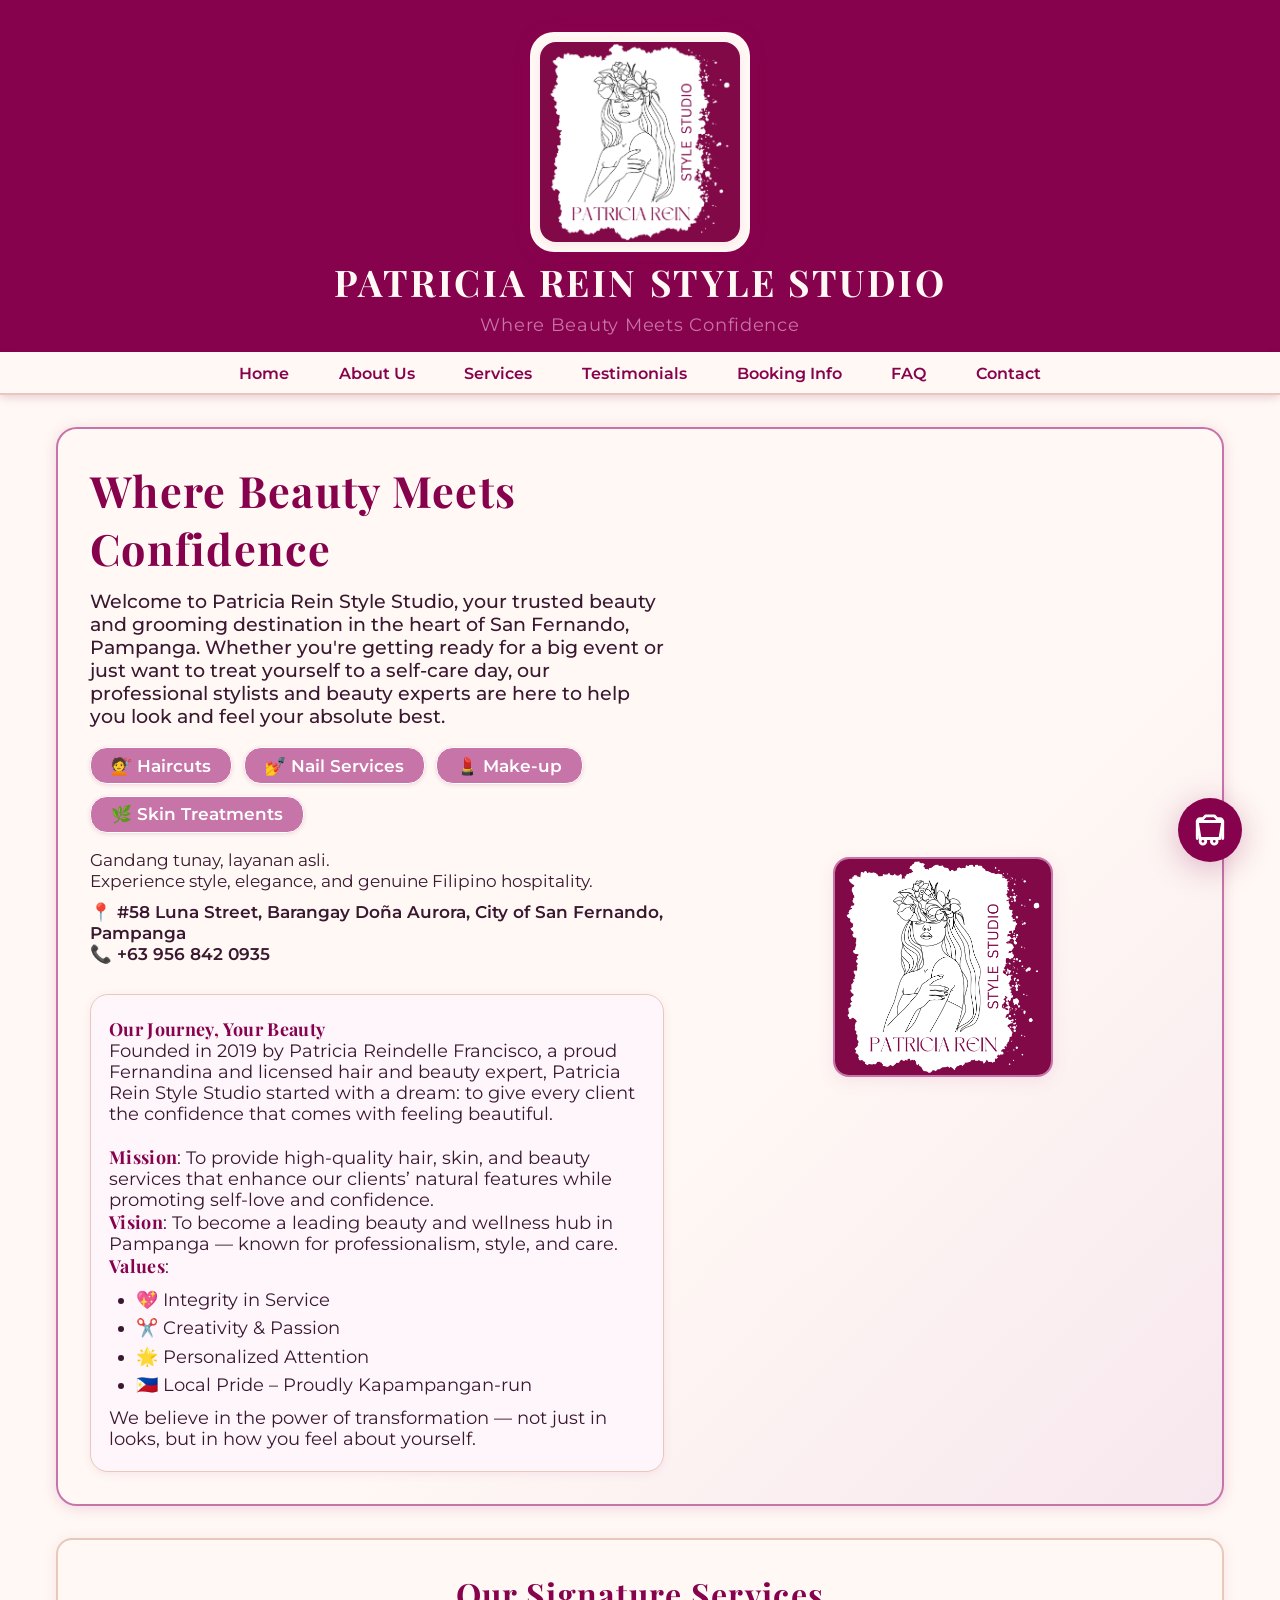
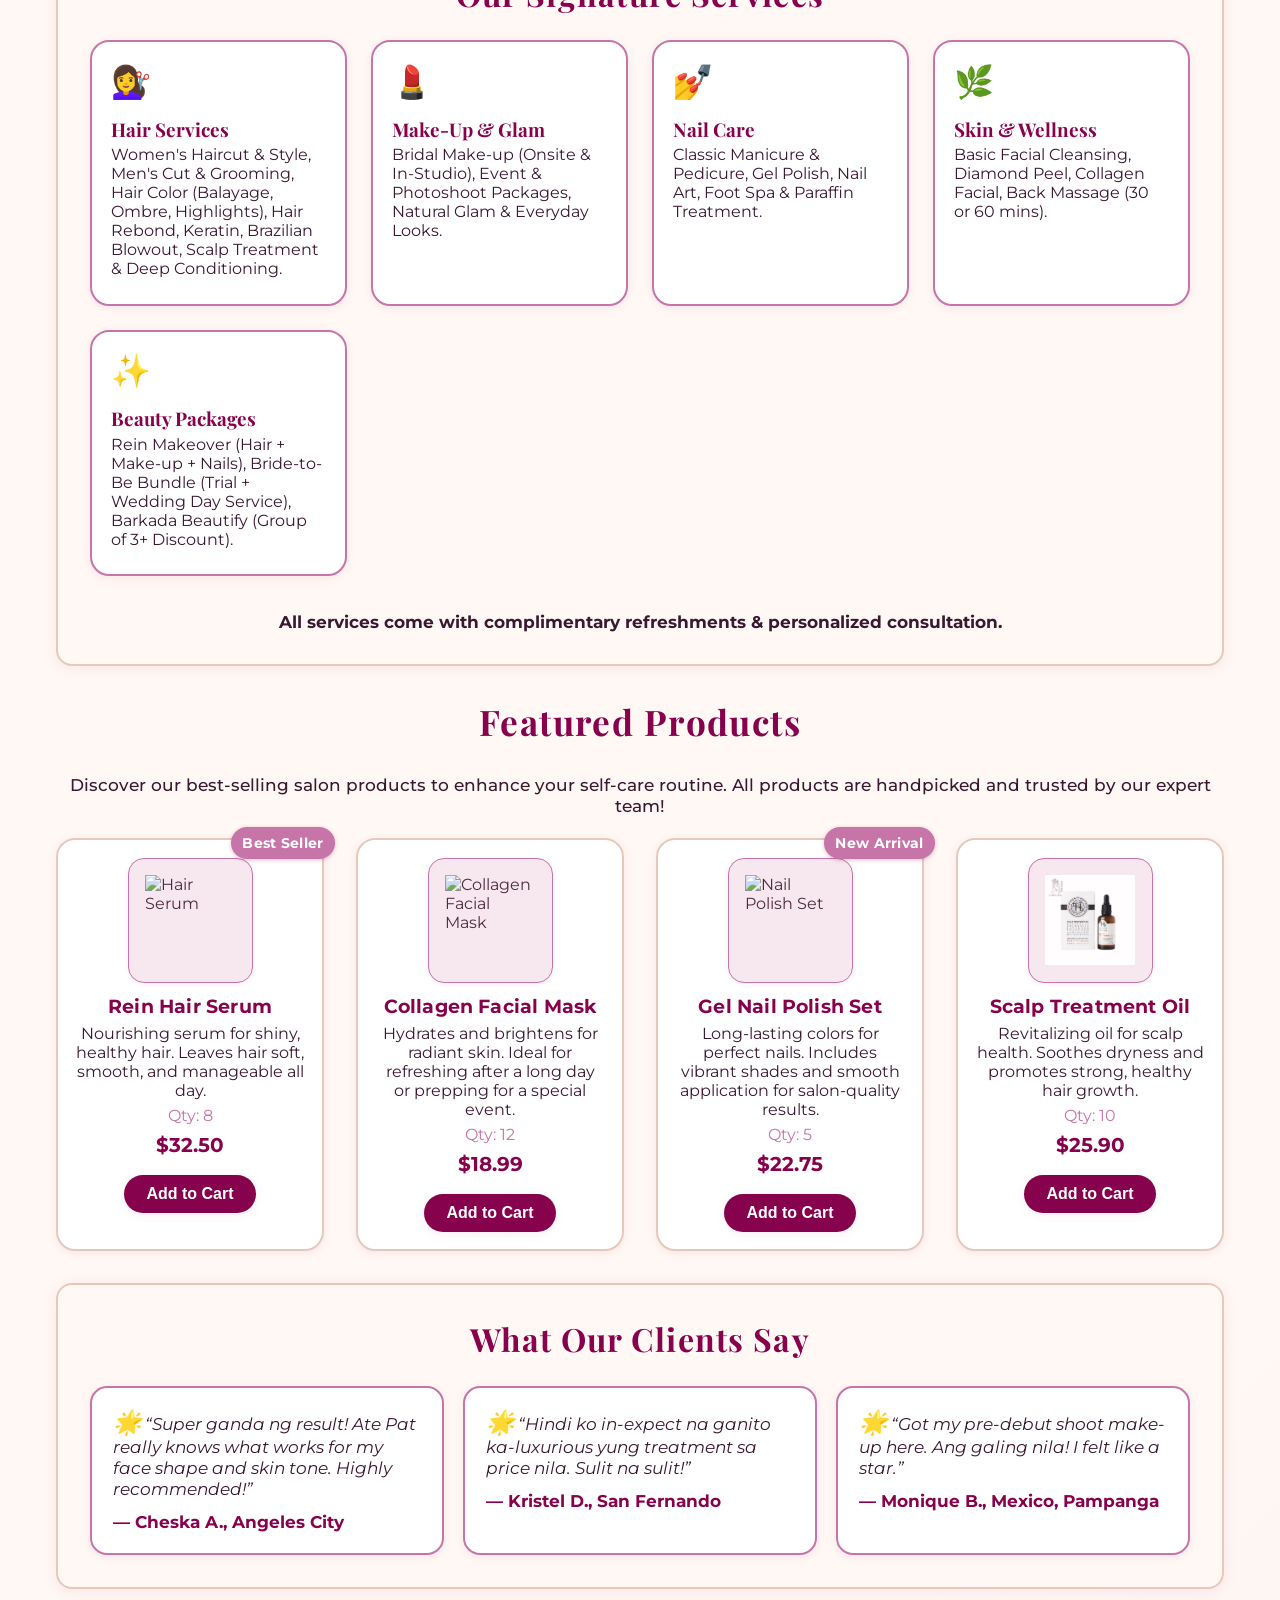
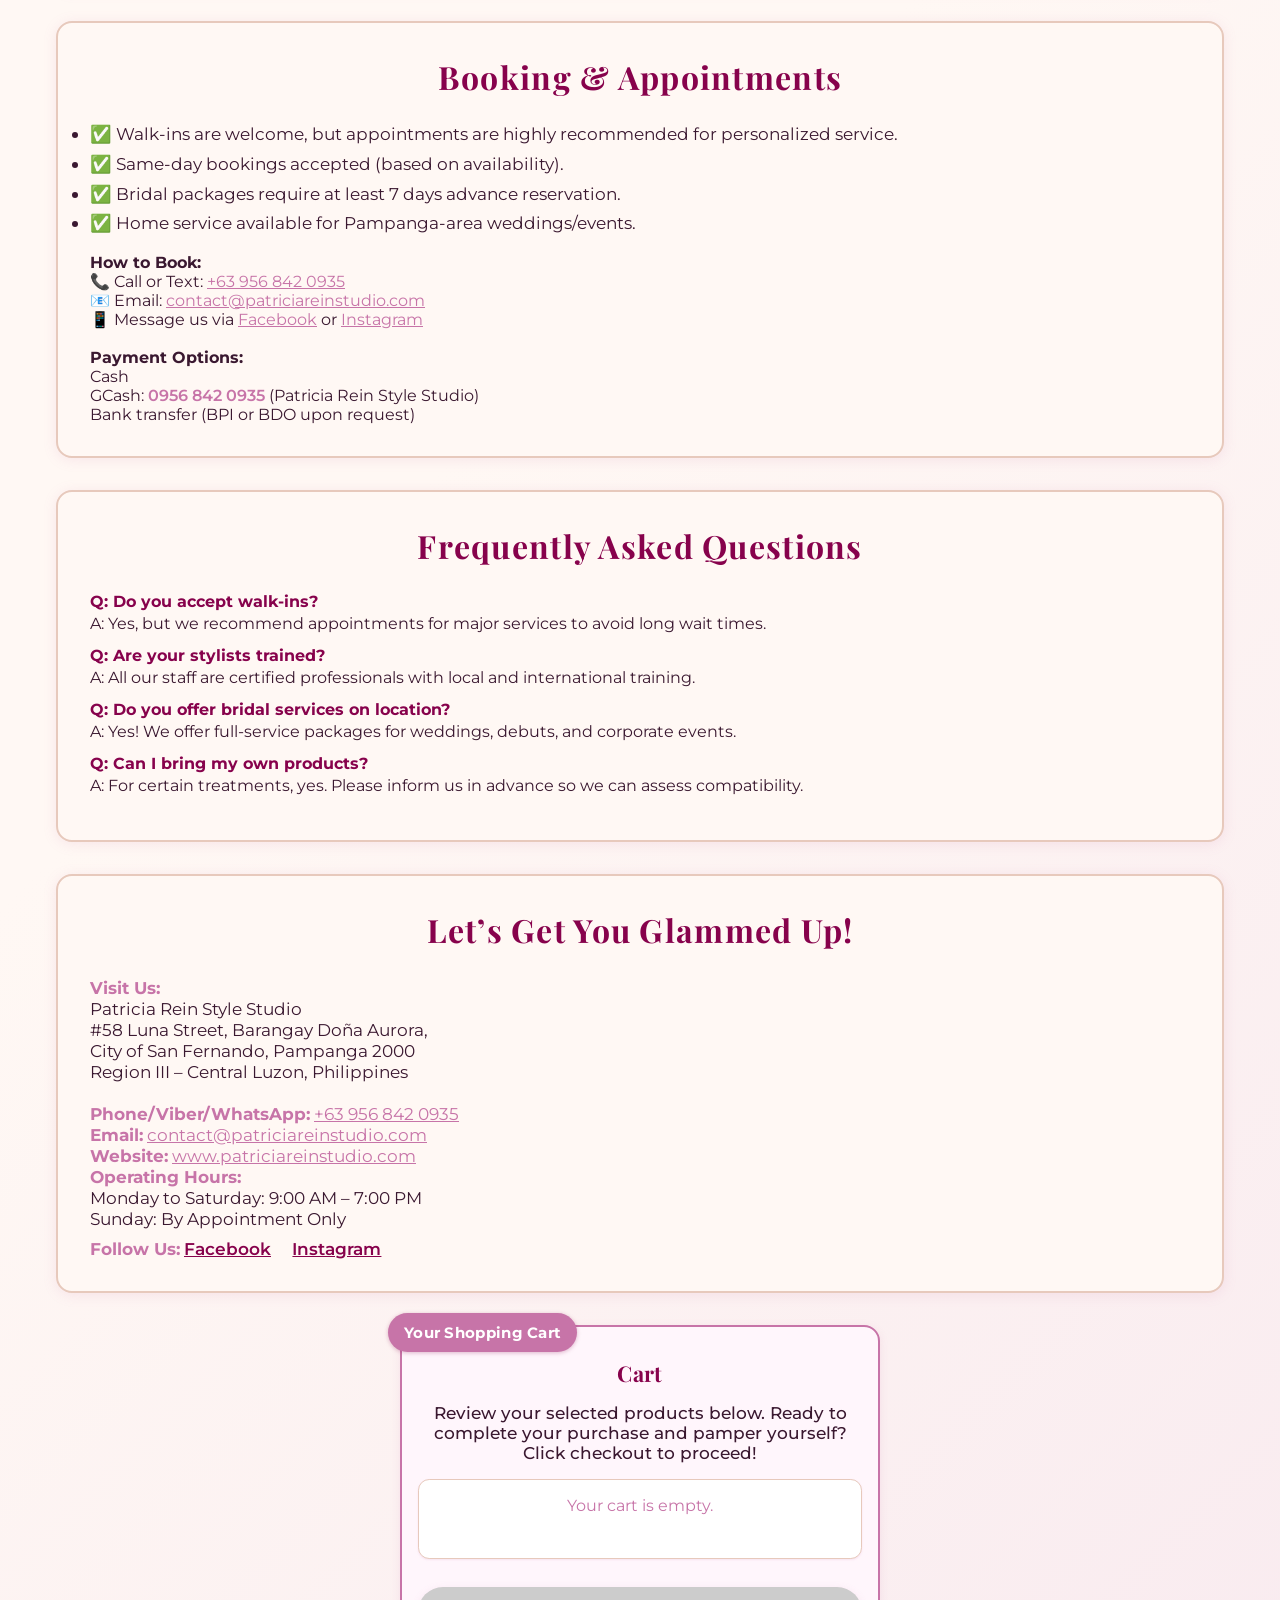
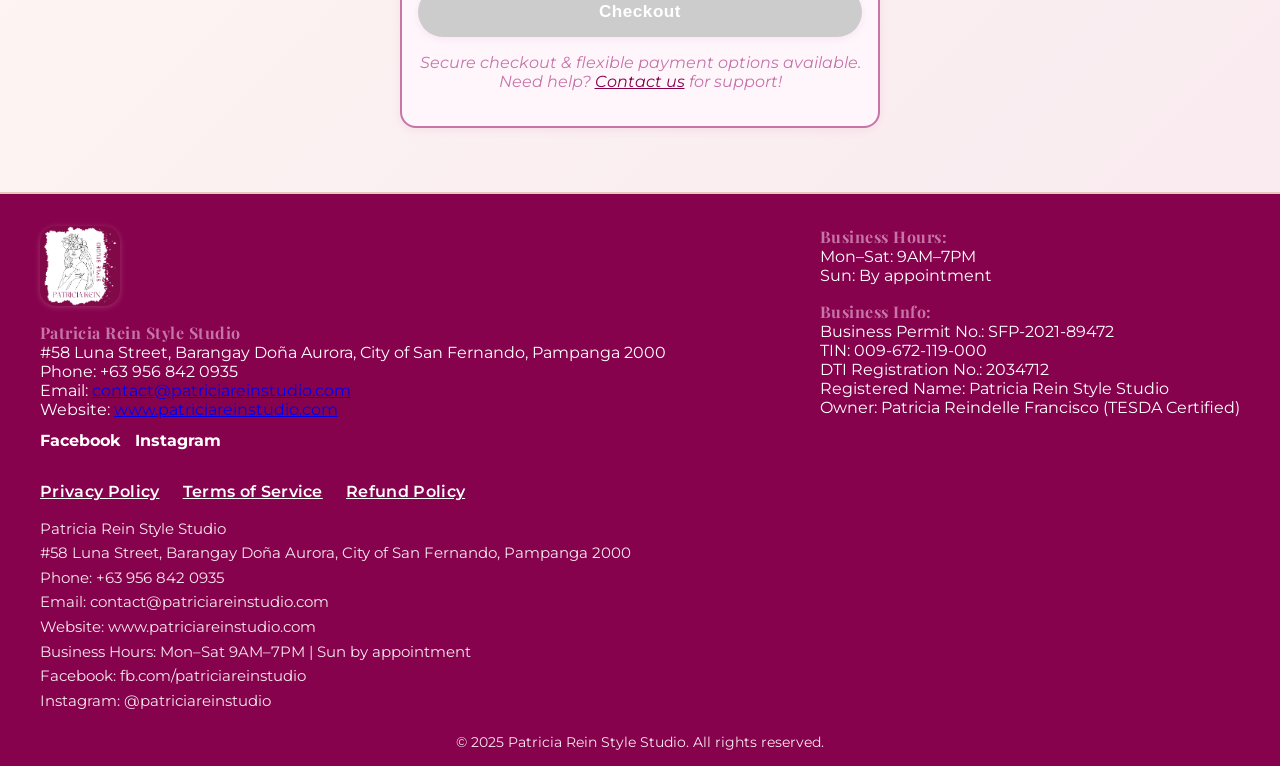
==== commit e41446b6: "Update index.html" ====
--- a/index.html
+++ b/index.html
@@ -5,7 +5,7 @@
     <meta name="viewport" content="width=device-width, initial-scale=1.0">
     <title>Patricia Rein Style Studio | Where Beauty Meets Confidence</title>
     <meta name="description" content="Patricia Rein Style Studio – Hair & Beauty Salon in San Fernando, Pampanga. Experience style, elegance, and genuine Filipino hospitality.">
-    <link rel="icon" type="image/png" href="image/FAVICON.png">
+    <link rel="icon" type="image/png" href="image/LOGO.png">
     <link href="https://fonts.googleapis.com/css2?family=Montserrat:wght@400;700&family=Playfair+Display:wght@700&display=swap" rel="stylesheet">
     <style>
         :root {
@@ -818,10 +818,10 @@
                 <ul id="navUl">
                     <li><a href="#" class="home-link">Home</a></li>
                     <li><a href="#about" class="about-link">About Us</a></li>
-                    <li><a href="#services">Services</a></li>
-                    <li><a href="#testimonials">Testimonials</a></li>
-                    <li><a href="#booking">Booking Info</a></li>
-                    <li><a href="#faq">FAQ</a></li>
+                    <li><a href="#services" class="services-link">Services</a></li>
+                    <li><a href="#testimonials" class="testimonials-link">Testimonials</a></li>
+                    <li><a href="#booking" class="booking-link">Booking Info</a></li>
+                    <li><a href="#faq" class="faq-link">FAQ</a></li>
                     <li><a href="#contact">Contact</a></li>
                 </ul>
             </div>
@@ -907,7 +907,7 @@
                 <div class="product-card" data-product-id="1">
                     <div class="product-feature">Best Seller</div>
                     <div class="product-image">
-                        <img src="image/placeholder1.png" alt="Hair Serum" />
+                        <img src="image/Pictures1.png" alt="Hair Serum" />
                     </div>
                     <div class="product-title">Rein Hair Serum</div>
                     <div class="product-desc">Nourishing serum for shiny, healthy hair. Leaves hair soft, smooth, and manageable all day.</div>
@@ -917,7 +917,7 @@
                 </div>
                 <div class="product-card" data-product-id="2">
                     <div class="product-image">
-                        <img src="image/placeholder2.png" alt="Collagen Facial Mask" />
+                        <img src="image/Pictures2.png" alt="Collagen Facial Mask" />
                     </div>
                     <div class="product-title">Collagen Facial Mask</div>
                     <div class="product-desc">Hydrates and brightens for radiant skin. Ideal for refreshing after a long day or prepping for a special event.</div>
@@ -928,7 +928,7 @@
                 <div class="product-card" data-product-id="3">
                     <div class="product-feature">New Arrival</div>
                     <div class="product-image">
-                        <img src="image/placeholder3.png" alt="Nail Polish Set" />
+                        <img src="image/Pictures3.png" alt="Nail Polish Set" />
                     </div>
                     <div class="product-title">Gel Nail Polish Set</div>
                     <div class="product-desc">Long-lasting colors for perfect nails. Includes vibrant shades and smooth application for salon-quality results.</div>
@@ -938,7 +938,7 @@
                 </div>
                 <div class="product-card" data-product-id="4">
                     <div class="product-image">
-                        <img src="image/placeholder4.png" alt="Scalp Treatment Oil" />
+                        <img src="image/Pictures4.png" alt="Scalp Treatment Oil" />
                     </div>
                     <div class="product-title">Scalp Treatment Oil</div>
                     <div class="product-desc">Revitalizing oil for scalp health. Soothes dryness and promotes strong, healthy hair growth.</div>
@@ -1124,18 +1124,41 @@
                     burgerBtn.setAttribute('aria-expanded', 'false');
                 }
             });
-            // About Us link scrolls to hero-section
+            // Navigation scroll handlers
             document.querySelectorAll('.about-link').forEach(function(link){
                 link.addEventListener('click', function(e){
                     e.preventDefault();
                     document.getElementById('about').scrollIntoView({ behavior: 'smooth', block: 'center' });
                 });
             });
-            // Home link scrolls to top of page
             document.querySelectorAll('.home-link').forEach(function(link){
                 link.addEventListener('click', function(e){
                     e.preventDefault();
                     window.scrollTo({ top: 0, behavior: 'smooth' });
+                });
+            });
+            document.querySelectorAll('.services-link').forEach(function(link){
+                link.addEventListener('click', function(e){
+                    e.preventDefault();
+                    document.getElementById('services').scrollIntoView({ behavior: 'smooth', block: 'center' });
+                });
+            });
+            document.querySelectorAll('.testimonials-link').forEach(function(link){
+                link.addEventListener('click', function(e){
+                    e.preventDefault();
+                    document.getElementById('testimonials').scrollIntoView({ behavior: 'smooth', block: 'center' });
+                });
+            });
+            document.querySelectorAll('.booking-link').forEach(function(link){
+                link.addEventListener('click', function(e){
+                    e.preventDefault();
+                    document.getElementById('booking').scrollIntoView({ behavior: 'smooth', block: 'center' });
+                });
+            });
+            document.querySelectorAll('.faq-link').forEach(function(link){
+                link.addEventListener('click', function(e){
+                    e.preventDefault();
+                    document.getElementById('faq').scrollIntoView({ behavior: 'smooth', block: 'center' });
                 });
             });
         });
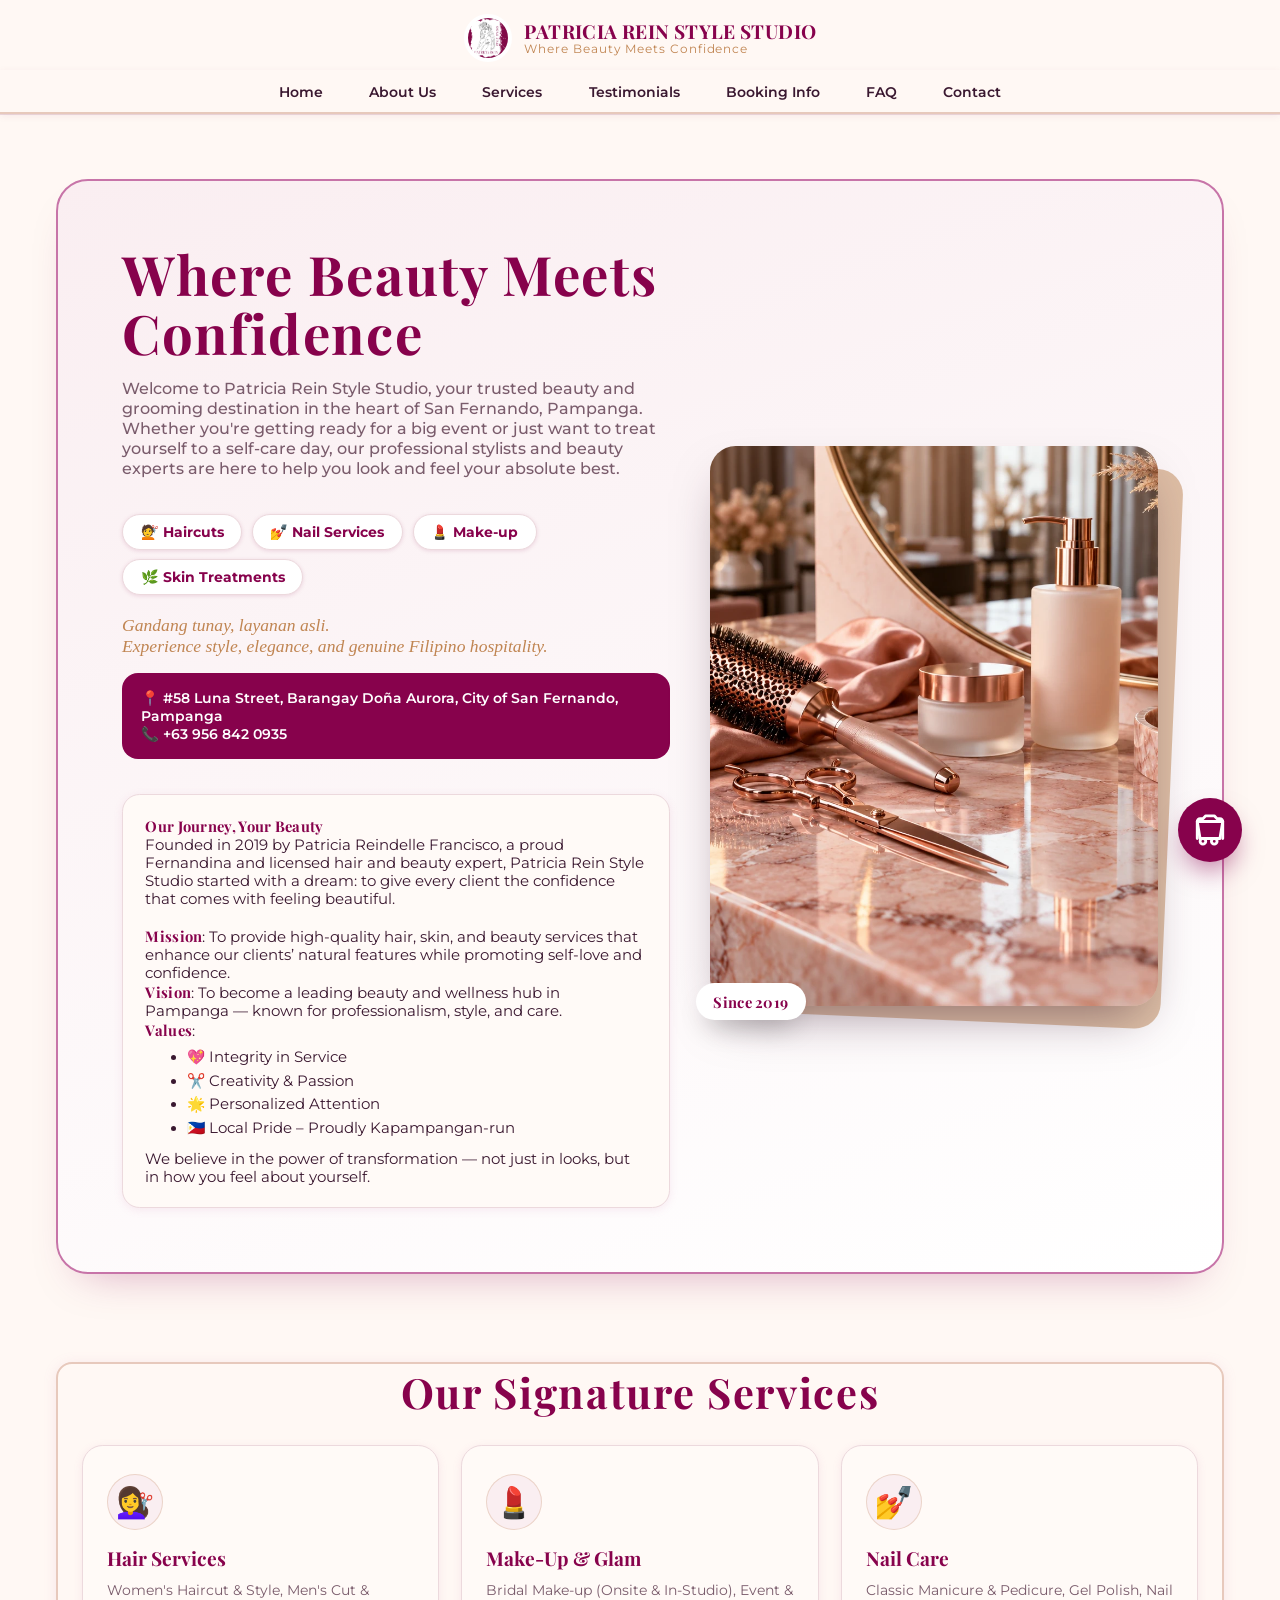
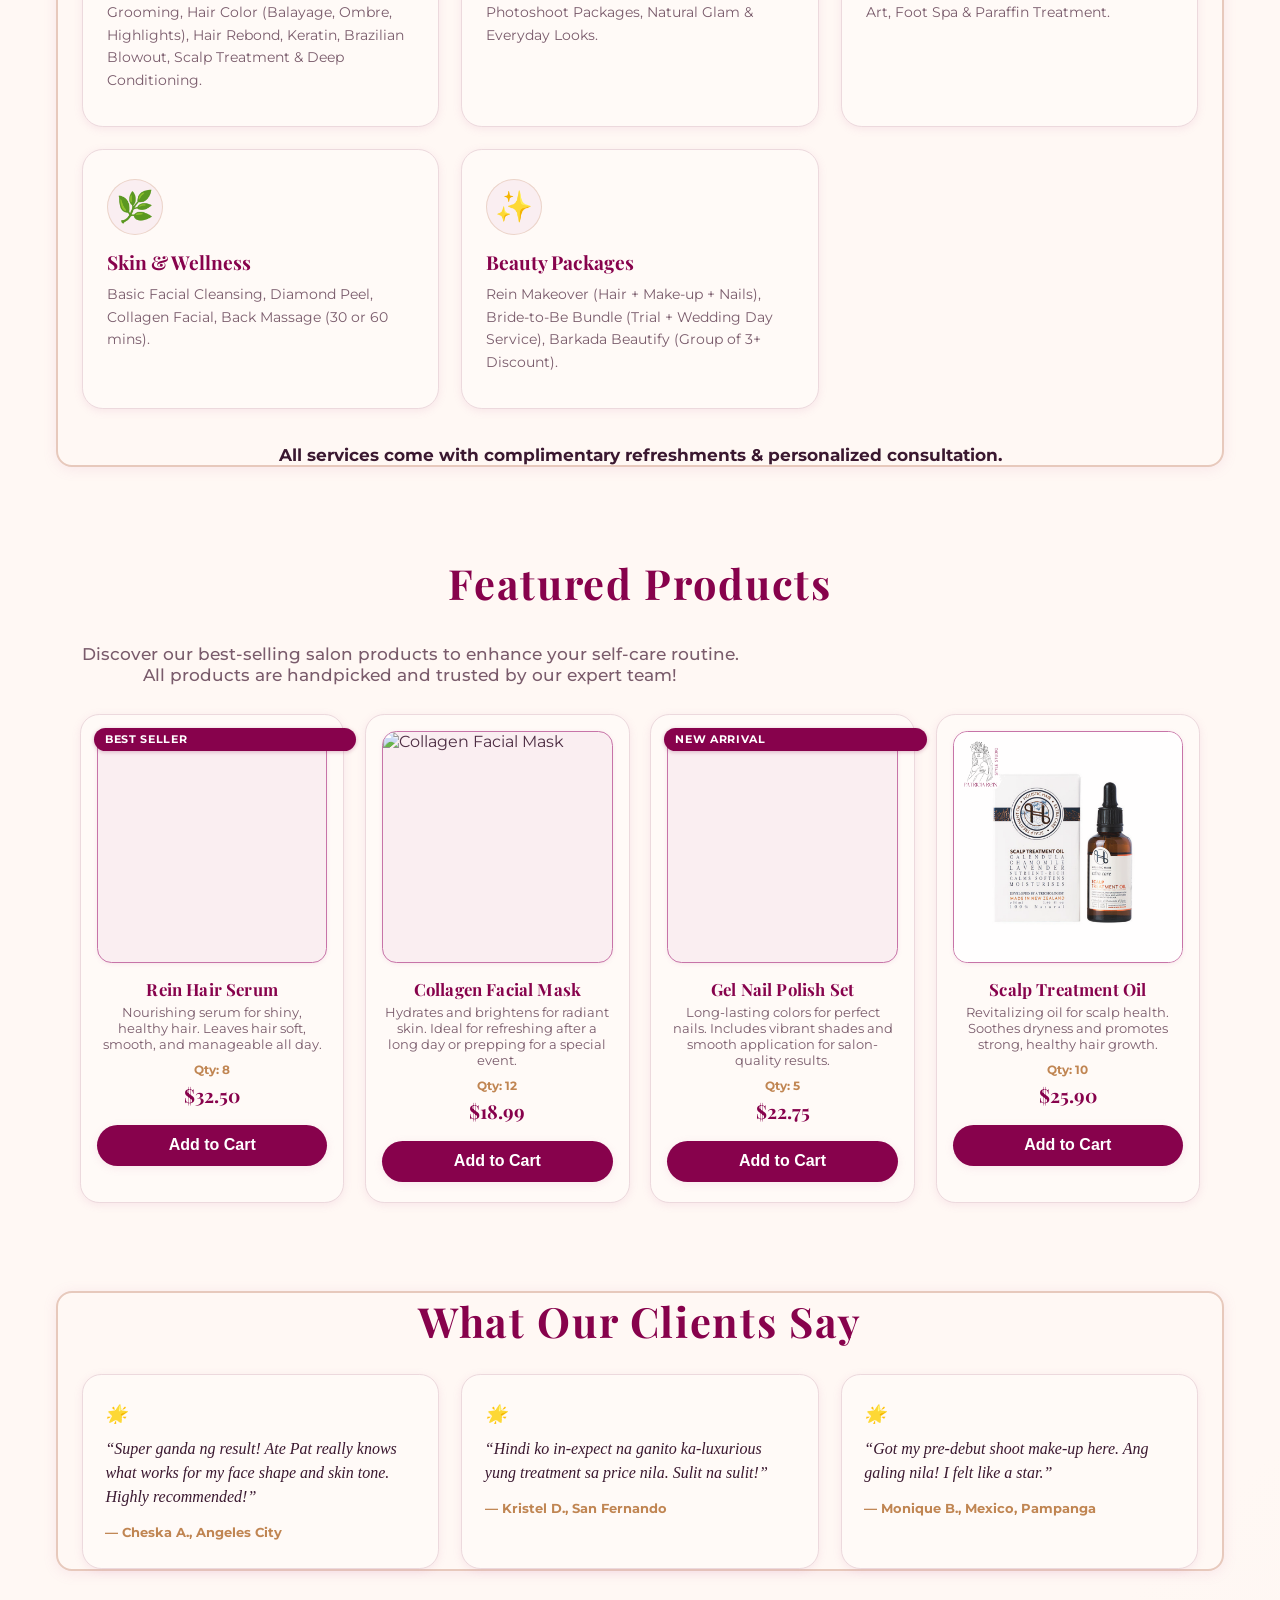
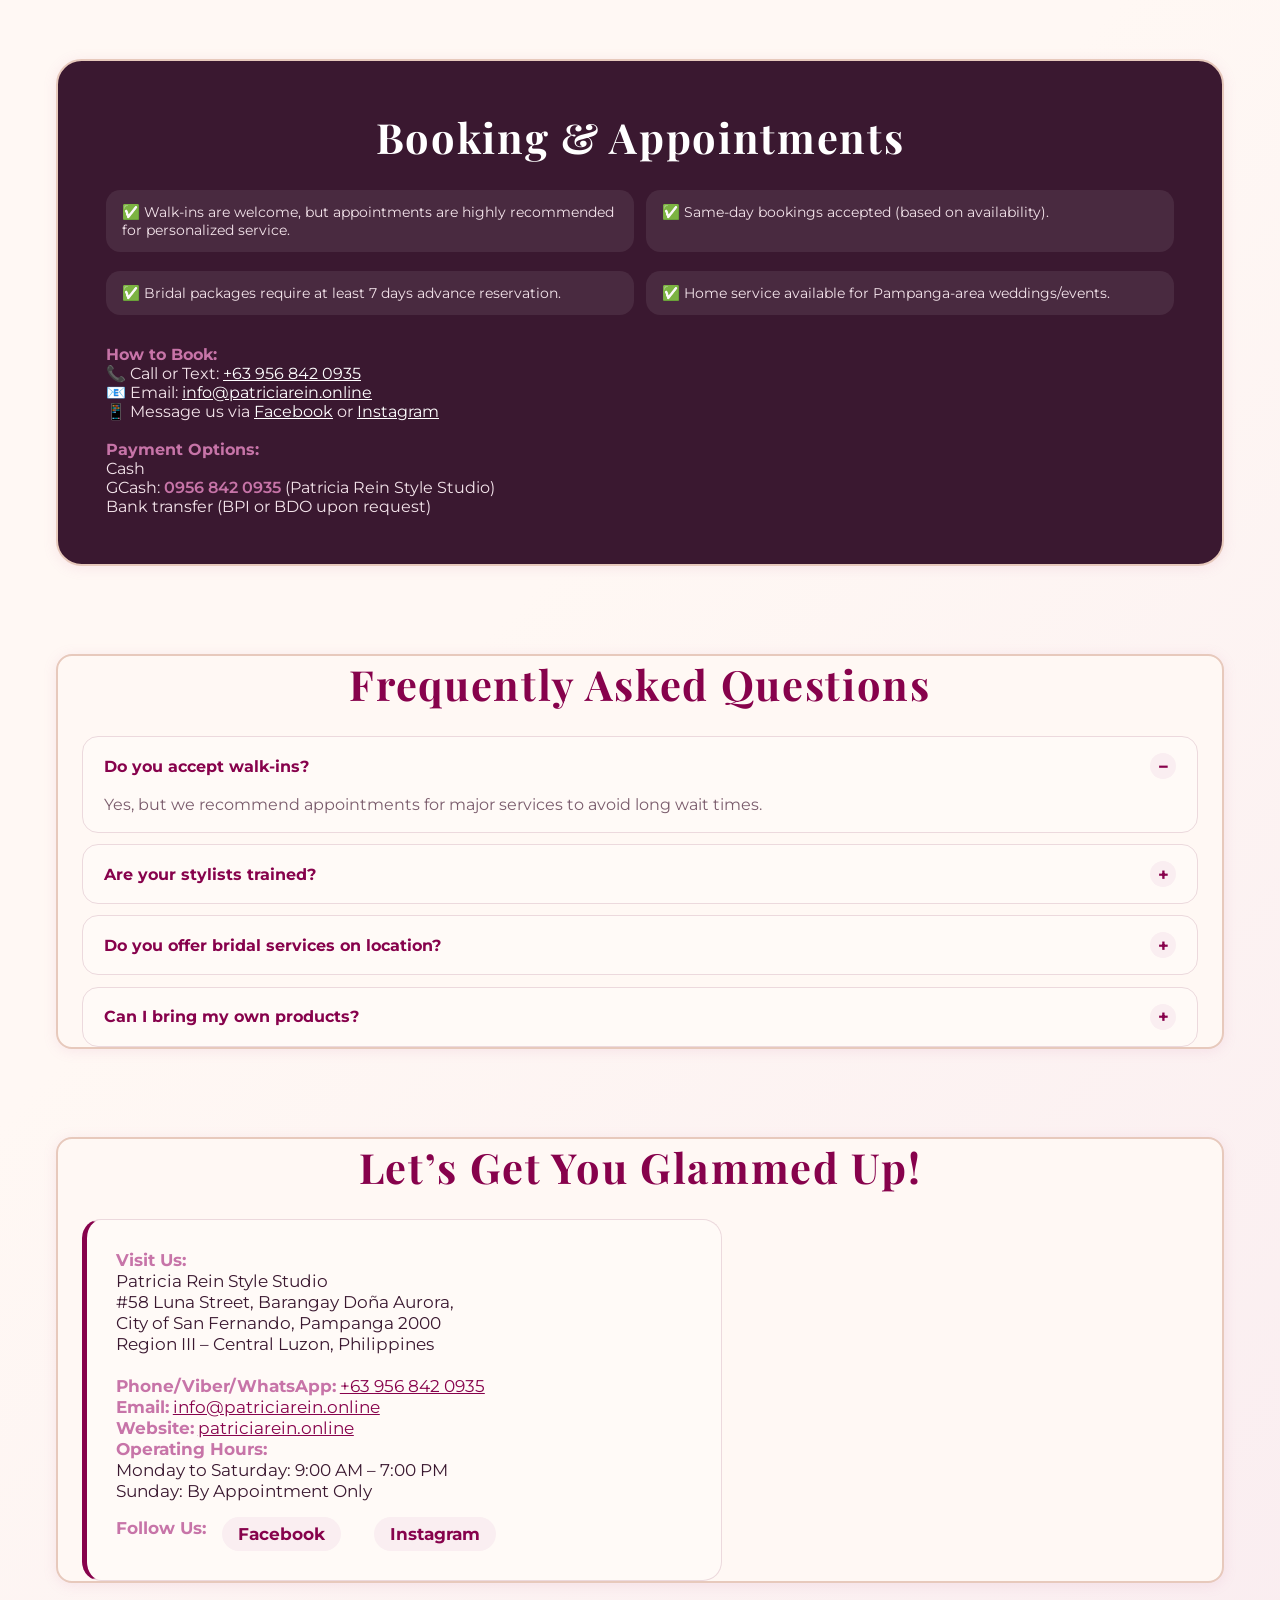
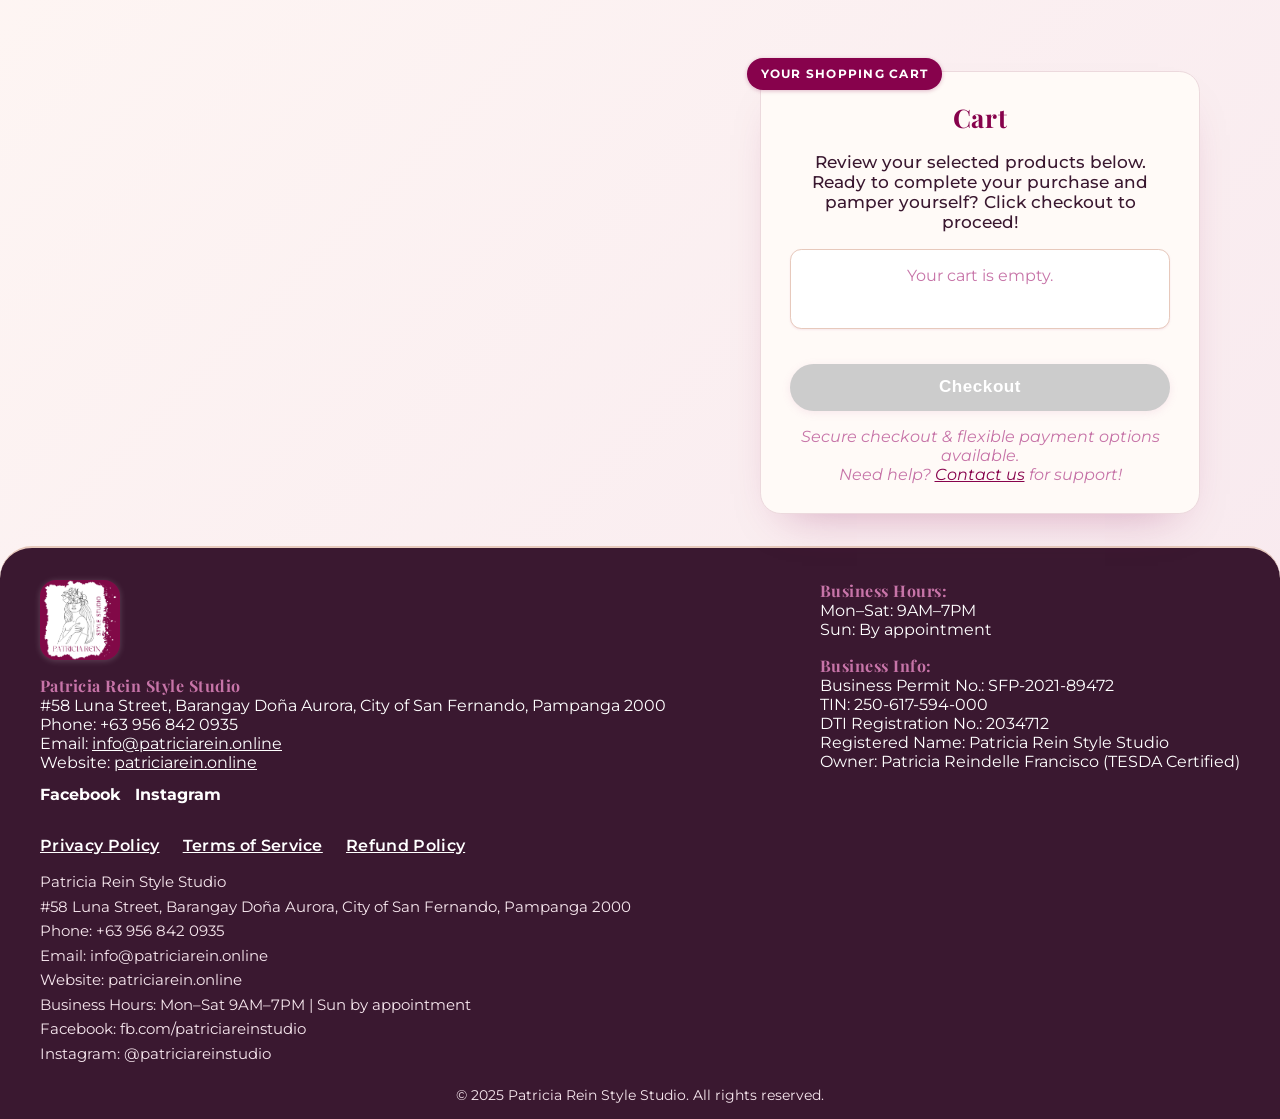
==== commit 02a028e8: "Update site content and fix business registration data Co-Authored-By: Claude Sonnet 5 <noreply@anth" ====
--- a/index.html
+++ b/index.html
@@ -796,6 +796,7 @@
             }
         }
     </style>
+  <link rel="stylesheet" href="polish.css">
 </head>
 <body>
     <header class="sticky-header" id="stickyHeader">
@@ -803,8 +804,10 @@
             <div class="logo-box">
                 <img src="image/LOGO.png" alt="Patricia Rein Style Studio Logo" />
             </div>
-            <div class="site-title">PATRICIA REIN STYLE STUDIO</div>
-            <div class="site-subtitle">Where Beauty Meets Confidence</div>
+            <div class="header-text">
+                <div class="site-title">PATRICIA REIN STYLE STUDIO</div>
+                <div class="site-subtitle">Where Beauty Meets Confidence</div>
+            </div>
         </div>
         <nav id="mainNav">
             <div class="nav-center">
@@ -816,7 +819,7 @@
                     </span>
                 </button>
                 <ul id="navUl">
-                    <li><a href="#" class="home-link">Home</a></li>
+                    <li><a href="index.html" class="home-link">Home</a></li>
                     <li><a href="#about" class="about-link">About Us</a></li>
                     <li><a href="#services" class="services-link">Services</a></li>
                     <li><a href="#testimonials" class="testimonials-link">Testimonials</a></li>
@@ -864,7 +867,9 @@
             <div class="hero-logo">
                 <img src="image/LOGO.png" alt="Patricia Rein Style Studio" />
             </div>
-        </section>
+        
+<div class="hero-media-wrap"><figure class="refresh-hero-media refresh-hero-media-1"><img src="assets/hero-generated-v2.webp" alt="Illustrative Beauty salon editorial still life: rose copper scissors" width="1536" height="1024" fetchpriority="high" decoding="async"></figure></div>
+</section>
         <section class="section-content" id="services">
             <h2 class="section-title">Our Signature Services</h2>
             <div class="services-grid">
@@ -976,7 +981,7 @@
             <div style="margin-top:1.2em;">
                 <strong>How to Book:</strong><br>
                 📞 Call or Text: <a href="tel:+639568420935" style="color:var(--accent);text-decoration:underline;">+63 956 842 0935</a><br>
-                📧 Email: <a href="mailto:contact@patriciareinstudio.com" style="color:var(--accent);text-decoration:underline;">contact@patriciareinstudio.com</a><br>
+                📧 Email: <a href="mailto:info@patriciarein.online" style="color:var(--accent);text-decoration:underline;">info@patriciarein.online</a><br>
                 📱 Message us via <a href="https://fb.com/patriciareinstudio" style="color:var(--accent);text-decoration:underline;">Facebook</a> or <a href="https://instagram.com/patriciareinstudio" style="color:var(--accent);text-decoration:underline;">Instagram</a>
             </div>
             <div style="margin-top:1.2em;">
@@ -989,14 +994,22 @@
         <section class="section-content" id="faq">
             <h2 class="section-title">Frequently Asked Questions</h2>
             <div class="faq-list">
-                <div class="faq-q">Q: Do you accept walk-ins?</div>
-                <div class="faq-a">A: Yes, but we recommend appointments for major services to avoid long wait times.</div>
-                <div class="faq-q">Q: Are your stylists trained?</div>
-                <div class="faq-a">A: All our staff are certified professionals with local and international training.</div>
-                <div class="faq-q">Q: Do you offer bridal services on location?</div>
-                <div class="faq-a">A: Yes! We offer full-service packages for weddings, debuts, and corporate events.</div>
-                <div class="faq-q">Q: Can I bring my own products?</div>
-                <div class="faq-a">A: For certain treatments, yes. Please inform us in advance so we can assess compatibility.</div>
+                <details class="faq-item" open>
+                    <summary>Do you accept walk-ins?</summary>
+                    <p>Yes, but we recommend appointments for major services to avoid long wait times.</p>
+                </details>
+                <details class="faq-item">
+                    <summary>Are your stylists trained?</summary>
+                    <p>All our staff are certified professionals with local and international training.</p>
+                </details>
+                <details class="faq-item">
+                    <summary>Do you offer bridal services on location?</summary>
+                    <p>Yes! We offer full-service packages for weddings, debuts, and corporate events.</p>
+                </details>
+                <details class="faq-item">
+                    <summary>Can I bring my own products?</summary>
+                    <p>For certain treatments, yes. Please inform us in advance so we can assess compatibility.</p>
+                </details>
             </div>
         </section>
         <section class="section-content" id="contact">
@@ -1008,8 +1021,8 @@
                 City of San Fernando, Pampanga 2000<br>
                 Region III – Central Luzon, Philippines<br><br>
                 <strong>Phone/Viber/WhatsApp:</strong> <a href="tel:+639568420935" style="color:var(--accent);text-decoration:underline;">+63 956 842 0935</a><br>
-                <strong>Email:</strong> <a href="mailto:contact@patriciareinstudio.com" style="color:var(--accent);text-decoration:underline;">contact@patriciareinstudio.com</a><br>
-                <strong>Website:</strong> <a href="https://www.patriciareinstudio.com" style="color:var(--accent);text-decoration:underline;">www.patriciareinstudio.com</a><br>
+                <strong>Email:</strong> <a href="mailto:info@patriciarein.online" style="color:var(--accent);text-decoration:underline;">info@patriciarein.online</a><br>
+                <strong>Website:</strong> <a href="https://patriciarein.online" style="color:var(--accent);text-decoration:underline;">patriciarein.online</a><br>
                 <strong>Operating Hours:</strong><br>
                 Monday to Saturday: 9:00 AM – 7:00 PM<br>
                 Sunday: By Appointment Only<br>
@@ -1054,8 +1067,8 @@
                     <strong>Patricia Rein Style Studio</strong><br>
                     #58 Luna Street, Barangay Doña Aurora, City of San Fernando, Pampanga 2000<br>
                     Phone: +63 956 842 0935<br>
-                    Email: <a href="mailto:contact@patriciareinstudio.com">contact@patriciareinstudio.com</a><br>
-                    Website: <a href="https://www.patriciareinstudio.com">www.patriciareinstudio.com</a>
+                    Email: <a href="mailto:info@patriciarein.online">info@patriciarein.online</a><br>
+                    Website: <a href="https://patriciarein.online">patriciarein.online</a>
                 </div>
                 <div class="footer-social">
                     <a href="https://fb.com/patriciareinstudio" target="_blank">Facebook</a>
@@ -1069,7 +1082,7 @@
                 <div style="margin-top:1em;">
                     <strong>Business Info:</strong><br>
                     Business Permit No.: SFP-2021-89472<br>
-                    TIN: 009-672-119-000<br>
+                    TIN: 250-617-594-000<br>
                     DTI Registration No.: 2034712<br>
                     Registered Name: Patricia Rein Style Studio<br>
                     Owner: Patricia Reindelle Francisco (TESDA Certified)
@@ -1085,8 +1098,8 @@
                     Patricia Rein Style Studio<br>
                     #58 Luna Street, Barangay Doña Aurora, City of San Fernando, Pampanga 2000<br>
                     Phone: +63 956 842 0935<br>
-                    Email: contact@patriciareinstudio.com<br>
-                    Website: www.patriciareinstudio.com<br>
+                    Email: info@patriciarein.online<br>
+                    Website: patriciarein.online<br>
                     Business Hours: Mon–Sat 9AM–7PM | Sun by appointment<br>
                     Facebook: fb.com/patriciareinstudio<br>
                     Instagram: @patriciareinstudio
--- a/polish.css
+++ b/polish.css
@@ -0,0 +1,150 @@
+:root {
+  --plum: #87024c;
+  --plum-dark: #3a1830;
+  --rose: #c774a8;
+  --copper: #c08552;
+  --blush: #faeef1;
+  --card: #fffaf7;
+  --ink: #3a1830;
+  --muted: #7a5c6c;
+  --line: #ecd9dd;
+  --radius: 1.4rem;
+  --shadow: 0 22px 46px -26px rgba(135,2,76,.35);
+  --display: 'Playfair Display', Georgia, serif;
+}
+html { scroll-behavior: smooth; }
+body { -webkit-font-smoothing: antialiased; }
+section[id] { scroll-margin-top: 135px; }
+
+/* Header: the original 220px logo box made the sticky header cover most
+   of the screen while scrolling, so it's rebuilt as a compact row. */
+.sticky-header { background: rgba(255,248,244,.95); backdrop-filter: blur(6px); box-shadow: none; border-bottom: 1px solid var(--line); }
+/* Legal/order pages reuse the same header markup without the .sticky-header
+   class, so they keep the original dark header unless targeted directly. */
+header { background: rgba(255,248,244,.95); backdrop-filter: blur(6px); box-shadow: none; border-bottom: 1px solid var(--line); }
+.header-branding { flex-direction: row; justify-content: center; gap: .8rem; padding: .9rem 1rem .5rem; }
+.header-text { display: flex; flex-direction: column; justify-content: center; }
+.logo-box { width: 48px; height: 48px; border-radius: 50%; background: #fff; box-shadow: none; margin-bottom: 0; }
+.logo-box img { width: 40px; height: 40px; border-radius: 50%; box-shadow: none; }
+.site-title { font-family: var(--display); letter-spacing: .02em; font-size: 1.2rem; margin: 0; text-align: left; color: var(--plum); }
+.site-subtitle { color: var(--copper); font-size: .72rem; letter-spacing: .08em; margin: 0; text-align: left; }
+#navUl a { font-weight: 600; font-size: .9rem; color: var(--ink); border-bottom: 2px solid transparent; }
+#navUl a:hover { color: var(--plum); border-color: var(--plum); }
+
+/* Hero: editorial split, real photo featured */
+.hero-section {
+  display: grid; grid-template-columns: 1.1fr .9fr; gap: 2.5rem; align-items: center;
+  background: linear-gradient(160deg, var(--blush) 0%, #fff 100%); border-radius: 2rem;
+  padding: clamp(2rem, 5vw, 4rem); margin: 2rem auto; box-shadow: var(--shadow); max-width: 1180px;
+}
+.hero-title { font-family: var(--display); color: var(--plum); font-size: clamp(2.2rem, 4.4vw, 3.4rem); line-height: 1.08; margin-bottom: 1rem; }
+.hero-sub { color: var(--muted); font-size: 1.02rem; max-width: 56ch; }
+.services-list { display: flex; flex-wrap: wrap; gap: .6rem; margin: 1.2rem 0; }
+.services-list span { background: #fff; border: 1px solid var(--line); border-radius: 999px; padding: .5rem 1.1rem; font-weight: 700; font-size: .88rem; color: var(--plum); }
+.hero-info { font-family: var(--display); font-style: italic; color: var(--copper); font-size: 1.1rem; margin-bottom: 1rem; }
+.hero-location { background: var(--plum); color: #fff; border-radius: 1rem; padding: 1rem 1.2rem; font-size: .9rem; margin-bottom: 1.2rem; }
+.hero-details { background: var(--card); border: 1px solid var(--line); border-radius: 1.1rem; padding: 1.3rem 1.4rem; font-size: .92rem; color: var(--ink); }
+.hero-details strong { color: var(--plum); }
+.hero-details ul { margin: .5rem 0 .8rem 1.2rem; }
+.hero-logo { display: none; }
+.hero-media-wrap { width: 100%; }
+.refresh-hero-media { width: 100%; margin: 0; position: relative; height: 0; padding-top: 125%; }
+.refresh-hero-media::before {
+  content: ''; position: absolute; inset: 14px -14px -14px 14px; z-index: 0;
+  border-radius: 1.6rem; background: var(--copper); opacity: .5; transform: rotate(2.5deg);
+}
+.refresh-hero-media::after {
+  content: 'Since 2019'; position: absolute; left: -14px; bottom: -14px; z-index: 2; background: #fff; color: var(--plum);
+  font-family: var(--display); font-weight: 700; font-size: .92rem; padding: .55rem 1.1rem; border-radius: 999px;
+  box-shadow: 0 14px 28px -12px rgba(0,0,0,.4); letter-spacing: .02em;
+}
+.refresh-hero-media img { position: absolute; inset: 0; z-index: 1; width: 100%; height: 100%; object-fit: cover; border-radius: 1.6rem; box-shadow: 0 24px 50px -18px rgba(58,24,48,.5); }
+
+/* Section titles */
+.section-title { font-family: var(--display); color: var(--plum); font-size: clamp(1.9rem, 3.6vw, 2.6rem); font-weight: 700; margin-bottom: 1.6rem; }
+.section-content { max-width: 1180px; margin: clamp(3.5rem, 7vw, 5.5rem) auto 0; padding: 0 1.5rem; }
+
+/* Services */
+.services-grid { display: grid; grid-template-columns: repeat(3, 1fr); gap: 1.4rem; }
+.service-card { background: var(--card); border: 1px solid var(--line); border-radius: 1.3rem; padding: 1.8rem 1.5rem; transition: transform .22s, box-shadow .22s, border-color .22s; }
+.service-card:hover { transform: translateY(-6px); box-shadow: var(--shadow); border-color: var(--copper); }
+.service-icon { font-size: 1.9rem; width: 56px; height: 56px; display: flex; align-items: center; justify-content: center; background: var(--blush); border-radius: 50%; margin-bottom: .9rem; box-shadow: inset 0 0 0 1px rgba(192,133,82,.25); transition: transform .25s; }
+.service-card:hover .service-icon { transform: scale(1.08) rotate(-4deg); }
+.service-title { font-family: var(--display); color: var(--plum); font-size: 1.2rem; margin-bottom: .5rem; }
+.service-desc { color: var(--muted); font-size: .88rem; line-height: 1.6; }
+
+/* Shop */
+.shop-section { max-width: 1180px; margin: clamp(3.5rem, 7vw, 5.5rem) auto 0; padding: 0 1.5rem; }
+.shop-title { font-family: var(--display); color: var(--plum); font-size: clamp(1.9rem, 3.6vw, 2.6rem); }
+.shop-desc { color: var(--muted); max-width: 60ch; margin-bottom: 1.8rem; }
+.products-grid { display: grid; grid-template-columns: repeat(4, 1fr); gap: 1.3rem; }
+.product-card { background: var(--card); border: 1px solid var(--line); border-radius: 1.2rem; padding: 1rem 1rem 1.3rem; position: relative; transition: transform .22s, box-shadow .22s; }
+.product-card:hover { transform: translateY(-5px); box-shadow: var(--shadow); }
+.product-feature { position: absolute; top: .8rem; left: .8rem; background: var(--plum); color: #fff; font-size: .7rem; font-weight: 700; letter-spacing: .06em; text-transform: uppercase; padding: .3rem .7rem; border-radius: 999px; z-index: 1; }
+.product-image { width: 100%; position: relative; height: 0; padding-top: 100%; background: var(--blush); border-radius: .9rem; margin-bottom: .9rem; overflow: hidden; }
+.product-image img { position: absolute; inset: 0; width: 100%; height: 100%; object-fit: cover; transition: transform .35s; }
+.product-card:hover .product-image img { transform: scale(1.06); }
+.product-title { font-family: var(--display); color: var(--plum); font-size: 1.05rem; margin-bottom: .3rem; }
+.product-desc { color: var(--muted); font-size: .82rem; margin-bottom: .6rem; }
+.product-meta { color: var(--copper); font-size: .78rem; font-weight: 700; margin-bottom: .3rem; }
+.product-price { font-family: var(--display); color: var(--plum); font-size: 1.2rem; margin-bottom: .8rem; }
+.add-cart-btn { width: 100%; background: var(--plum); color: #fff; border: none; border-radius: 999px; padding: .7rem; font-weight: 700; cursor: pointer; transition: background .2s; }
+.add-cart-btn:hover { background: var(--copper); }
+
+/* Testimonials */
+.testimonial-list { display: grid; grid-template-columns: repeat(3, 1fr); gap: 1.4rem; }
+.testimonial-card { background: var(--card); border: 1px solid var(--line); border-radius: 1.2rem; padding: 1.6rem 1.4rem; font-family: var(--display); font-size: 1rem; line-height: 1.5; color: var(--ink); }
+.testimonial-star { display: block; margin-bottom: .6rem; font-size: 1.1rem; }
+.testimonial-author { font-family: 'Montserrat', sans-serif; font-weight: 700; font-size: .82rem; color: var(--copper); margin-top: .9rem; }
+
+/* Booking */
+#booking { background: var(--plum-dark); color: #f3e3ea; border-radius: 1.6rem; padding: clamp(1.8rem, 4vw, 3rem); }
+#booking .section-title { color: #fff; }
+.booking-list { list-style: none; display: grid; grid-template-columns: 1fr 1fr; gap: .8rem; margin-bottom: 1.4rem; }
+.booking-list li { background: rgba(255,255,255,.08); border-radius: .9rem; padding: .8rem 1rem; font-size: .9rem; }
+#booking strong { color: var(--rose); }
+#booking a { color: #fff !important; text-decoration: underline !important; }
+
+/* FAQ accordion */
+.faq-list { display: flex; flex-direction: column; gap: .7rem; }
+.faq-item { background: var(--card); border: 1px solid var(--line); border-radius: 1rem; overflow: hidden; }
+.faq-item summary { cursor: pointer; list-style: none; padding: 1rem 1.3rem; font-weight: 700; color: var(--plum); display: flex; justify-content: space-between; align-items: center; gap: 1rem; }
+.faq-item summary::-webkit-details-marker { display: none; }
+.faq-item summary::after { content: '+'; flex: none; width: 26px; height: 26px; border-radius: 50%; background: var(--blush); color: var(--plum); display: flex; align-items: center; justify-content: center; font-size: 1.1rem; }
+.faq-item[open] summary::after { content: '\2212'; }
+.faq-item p { padding: 0 1.3rem 1.1rem; margin: 0; color: var(--muted); }
+
+/* Contact */
+.contact-block { background: var(--card); border: 1px solid var(--line); border-left: 5px solid var(--plum); border-radius: 1.2rem; padding: 1.8rem; max-width: 640px; }
+.contact-block a { color: var(--plum) !important; }
+.contact-social { margin-top: 1rem; display: flex; gap: 1rem; }
+.contact-social a { background: var(--blush); padding: .4rem 1rem; border-radius: 999px; text-decoration: none !important; font-weight: 700; }
+
+/* Cart */
+.cart-section { max-width: 440px; margin: clamp(3.5rem, 7vw, 5.5rem) 1.5rem 0 auto; background: var(--card); border: 1px solid var(--line); border-radius: 1.3rem; box-shadow: var(--shadow); padding: 1.8rem; }
+.cart-feature { background: var(--plum); color: #fff; font-weight: 700; font-size: .78rem; letter-spacing: .1em; text-transform: uppercase; }
+.booking-list { color: #f3e3ea !important; }
+footer .footer-block a { color: #fff; }
+.cart-title { font-family: var(--display); color: var(--plum); font-size: 1.6rem; }
+.checkout-btn { background: var(--plum); color: #fff; border: none; border-radius: 999px; padding: .85rem; width: 100%; font-weight: 700; cursor: pointer; margin-top: 1rem; }
+.checkout-btn:hover:not(:disabled) { background: var(--copper); }
+.floating-cart-btn { background: var(--plum); box-shadow: 0 14px 28px -8px rgba(135,2,76,.6); }
+
+/* Footer */
+footer { background: var(--plum-dark); border-radius: 2rem 2rem 0 0; }
+.footer-links a { color: #fff; }
+.footer-social a { color: var(--rose); }
+
+@media (max-width: 1000px) {
+  .hero-section { grid-template-columns: 1fr; text-align: center; }
+  .hero-media-wrap { order: -1; max-width: 340px; margin: 0 auto; }
+  .services-grid, .testimonial-list { grid-template-columns: 1fr 1fr; }
+  .products-grid { grid-template-columns: 1fr 1fr; }
+  .booking-list { grid-template-columns: 1fr; }
+  .cart-section { max-width: 100%; margin: clamp(3.5rem,7vw,5.5rem) auto 0; }
+}
+@media (max-width: 600px) {
+  .services-grid, .testimonial-list, .products-grid { grid-template-columns: 1fr; }
+  .hero-section { padding: 1.6rem; border-radius: 1.4rem; }
+}
+@media (prefers-reduced-motion: reduce) { html { scroll-behavior: auto; } * { transition: none !important; } }
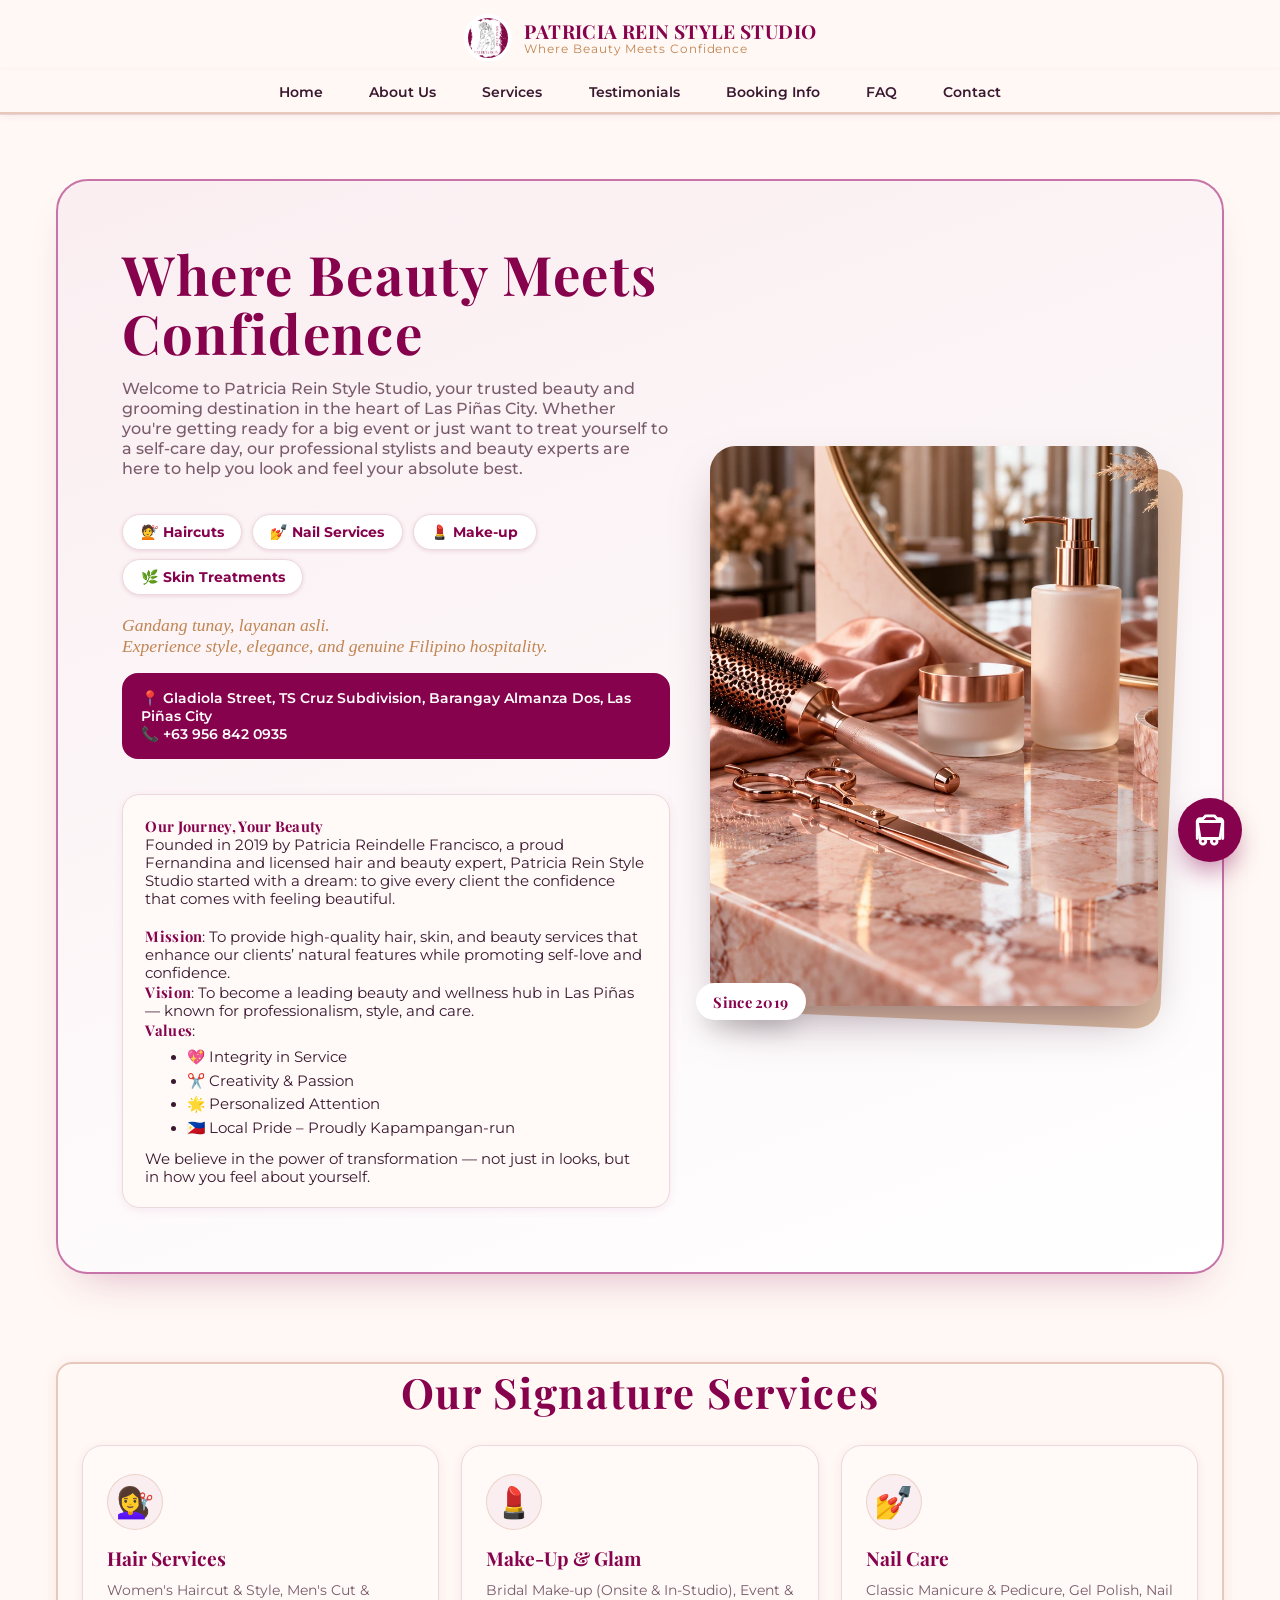
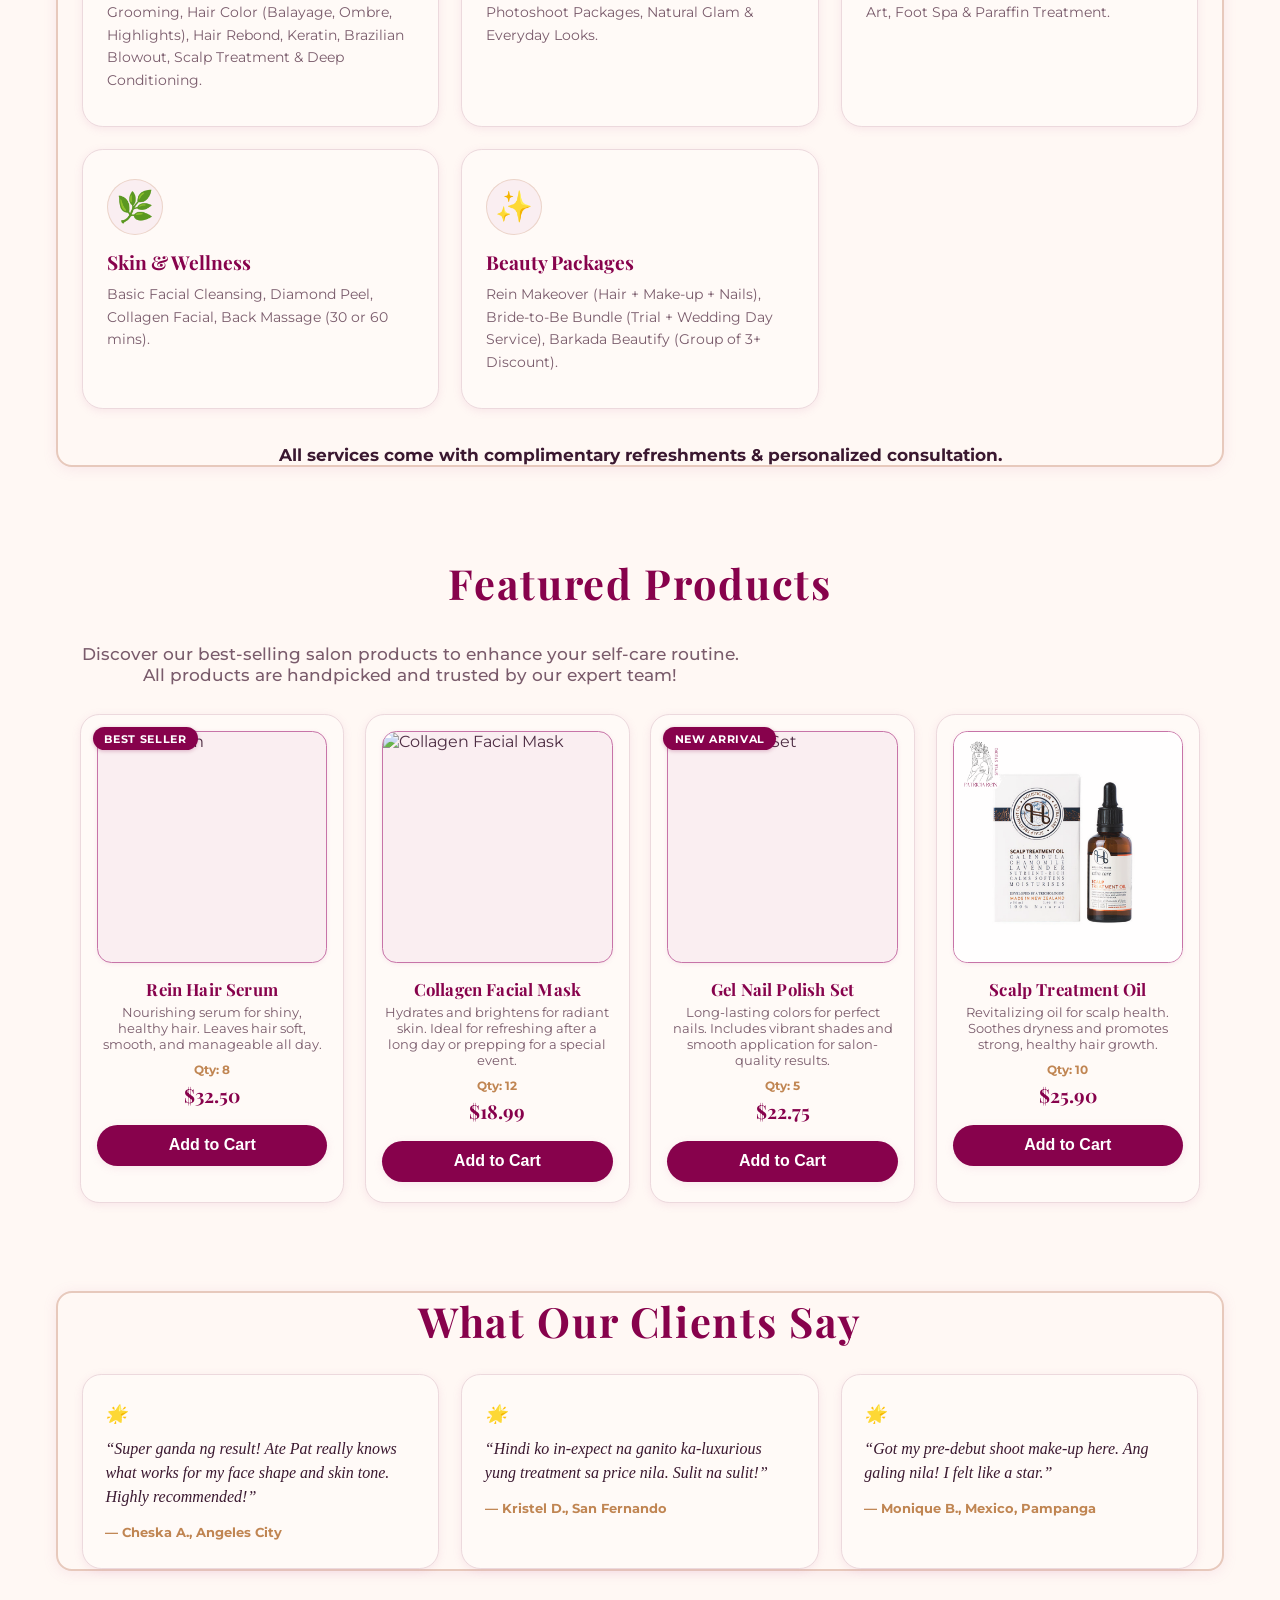
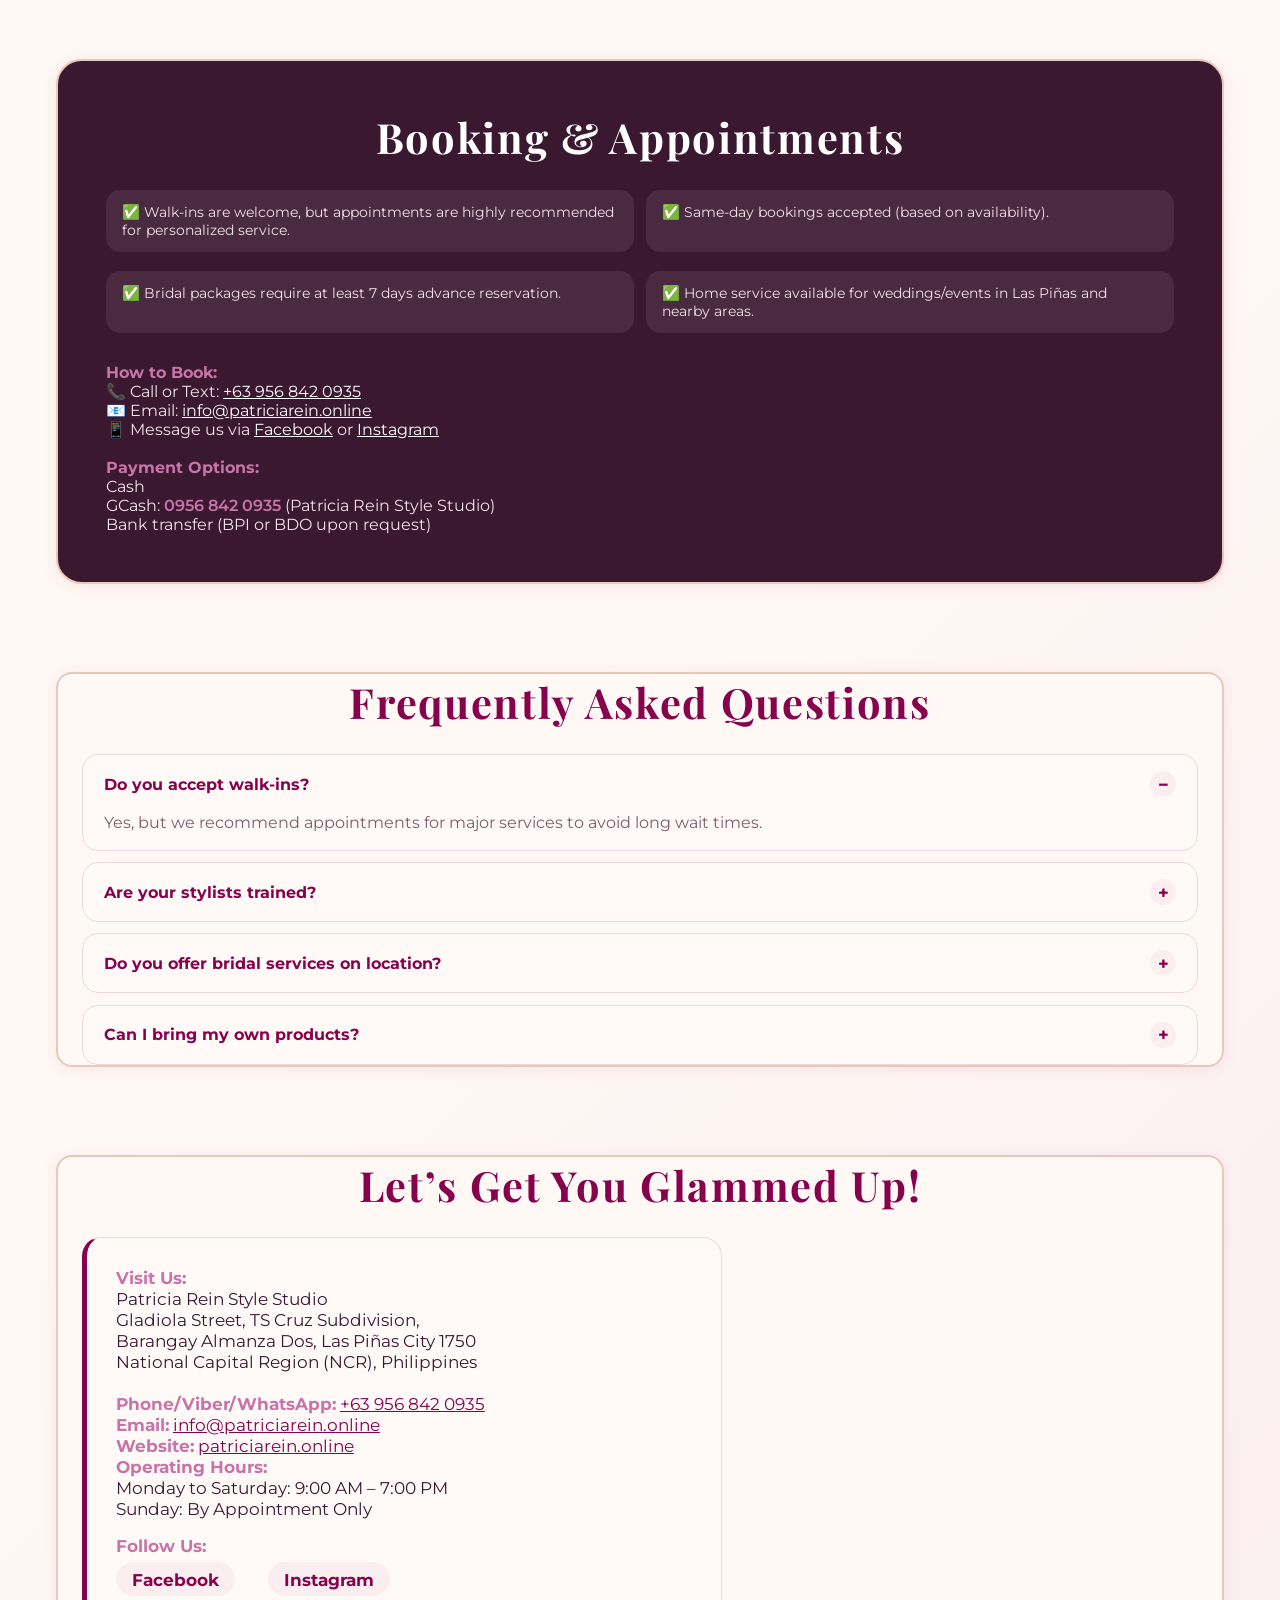
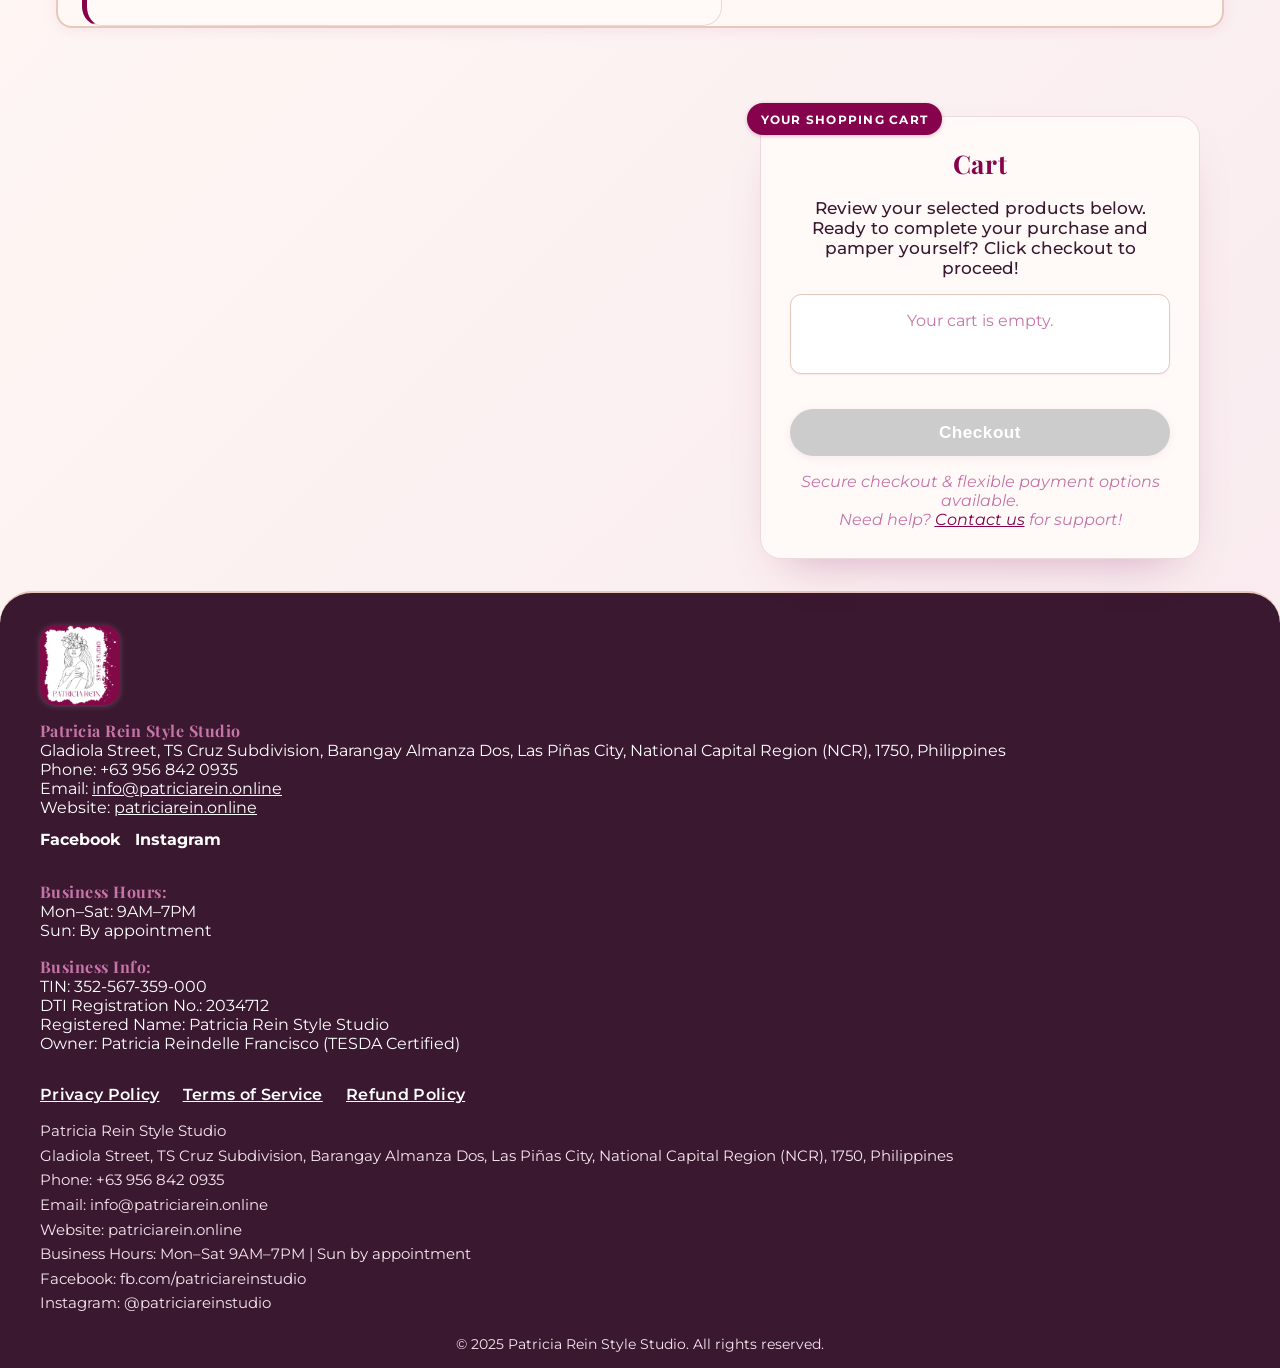
==== commit 38ea65d0: "Update address to Almanza Dos, Las Piñas City and TIN; fix mobile menu overflow and product badges" ====
--- a/index.html
+++ b/index.html
@@ -4,7 +4,7 @@
     <meta charset="UTF-8">
     <meta name="viewport" content="width=device-width, initial-scale=1.0">
     <title>Patricia Rein Style Studio | Where Beauty Meets Confidence</title>
-    <meta name="description" content="Patricia Rein Style Studio – Hair & Beauty Salon in San Fernando, Pampanga. Experience style, elegance, and genuine Filipino hospitality.">
+    <meta name="description" content="Patricia Rein Style Studio – Hair & Beauty Salon in Las Piñas City. Experience style, elegance, and genuine Filipino hospitality.">
     <link rel="icon" type="image/png" href="image/LOGO.png">
     <link href="https://fonts.googleapis.com/css2?family=Montserrat:wght@400;700&family=Playfair+Display:wght@700&display=swap" rel="stylesheet">
     <style>
@@ -834,7 +834,7 @@
         <section class="hero-section" id="about">
             <div class="hero-content">
                 <h1 class="hero-title">Where Beauty Meets Confidence</h1>
-                <div class="hero-sub">Welcome to Patricia Rein Style Studio, your trusted beauty and grooming destination in the heart of San Fernando, Pampanga. Whether you're getting ready for a big event or just want to treat yourself to a self-care day, our professional stylists and beauty experts are here to help you look and feel your absolute best.</div>
+                <div class="hero-sub">Welcome to Patricia Rein Style Studio, your trusted beauty and grooming destination in the heart of Las Piñas City. Whether you're getting ready for a big event or just want to treat yourself to a self-care day, our professional stylists and beauty experts are here to help you look and feel your absolute best.</div>
                 <div class="services-list">
                     <span>💇 Haircuts</span>
                     <span>💅 Nail Services</span>
@@ -846,14 +846,14 @@
                     Experience style, elegance, and genuine Filipino hospitality.
                 </div>
                 <div class="hero-location">
-                    📍 #58 Luna Street, Barangay Doña Aurora, City of San Fernando, Pampanga<br>
+                    📍 Gladiola Street, TS Cruz Subdivision, Barangay Almanza Dos, Las Piñas City<br>
                     📞 +63 956 842 0935
                 </div>
                 <div class="hero-details">
                     <strong>Our Journey, Your Beauty</strong><br>
                     Founded in 2019 by Patricia Reindelle Francisco, a proud Fernandina and licensed hair and beauty expert, Patricia Rein Style Studio started with a dream: to give every client the confidence that comes with feeling beautiful.<br><br>
                     <strong>Mission</strong>: To provide high-quality hair, skin, and beauty services that enhance our clients’ natural features while promoting self-love and confidence.<br>
-                    <strong>Vision</strong>: To become a leading beauty and wellness hub in Pampanga — known for professionalism, style, and care.<br>
+                    <strong>Vision</strong>: To become a leading beauty and wellness hub in Las Piñas — known for professionalism, style, and care.<br>
                     <strong>Values</strong>:
                     <ul>
                         <li>💖 Integrity in Service</li>
@@ -976,7 +976,7 @@
                 <li>✅ Walk-ins are welcome, but appointments are highly recommended for personalized service.</li>
                 <li>✅ Same-day bookings accepted (based on availability).</li>
                 <li>✅ Bridal packages require at least 7 days advance reservation.</li>
-                <li>✅ Home service available for Pampanga-area weddings/events.</li>
+                <li>✅ Home service available for weddings/events in Las Piñas and nearby areas.</li>
             </ul>
             <div style="margin-top:1.2em;">
                 <strong>How to Book:</strong><br>
@@ -1017,9 +1017,9 @@
             <div class="contact-block">
                 <strong>Visit Us:</strong><br>
                 Patricia Rein Style Studio<br>
-                #58 Luna Street, Barangay Doña Aurora,<br>
-                City of San Fernando, Pampanga 2000<br>
-                Region III – Central Luzon, Philippines<br><br>
+                Gladiola Street, TS Cruz Subdivision,<br>
+                Barangay Almanza Dos, Las Piñas City 1750<br>
+                National Capital Region (NCR), Philippines<br><br>
                 <strong>Phone/Viber/WhatsApp:</strong> <a href="tel:+639568420935" style="color:var(--accent);text-decoration:underline;">+63 956 842 0935</a><br>
                 <strong>Email:</strong> <a href="mailto:info@patriciarein.online" style="color:var(--accent);text-decoration:underline;">info@patriciarein.online</a><br>
                 <strong>Website:</strong> <a href="https://patriciarein.online" style="color:var(--accent);text-decoration:underline;">patriciarein.online</a><br>
@@ -1065,7 +1065,7 @@
                 </div>
                 <div>
                     <strong>Patricia Rein Style Studio</strong><br>
-                    #58 Luna Street, Barangay Doña Aurora, City of San Fernando, Pampanga 2000<br>
+                    Gladiola Street, TS Cruz Subdivision, Barangay Almanza Dos, Las Piñas City, National Capital Region (NCR), 1750, Philippines<br>
                     Phone: +63 956 842 0935<br>
                     Email: <a href="mailto:info@patriciarein.online">info@patriciarein.online</a><br>
                     Website: <a href="https://patriciarein.online">patriciarein.online</a>
@@ -1081,8 +1081,7 @@
                 Sun: By appointment
                 <div style="margin-top:1em;">
                     <strong>Business Info:</strong><br>
-                    Business Permit No.: SFP-2021-89472<br>
-                    TIN: 250-617-594-000<br>
+                    TIN: 352-567-359-000<br>
                     DTI Registration No.: 2034712<br>
                     Registered Name: Patricia Rein Style Studio<br>
                     Owner: Patricia Reindelle Francisco (TESDA Certified)
@@ -1096,7 +1095,7 @@
                 </div>
                 <div class="footer-summary">
                     Patricia Rein Style Studio<br>
-                    #58 Luna Street, Barangay Doña Aurora, City of San Fernando, Pampanga 2000<br>
+                    Gladiola Street, TS Cruz Subdivision, Barangay Almanza Dos, Las Piñas City, National Capital Region (NCR), 1750, Philippines<br>
                     Phone: +63 956 842 0935<br>
                     Email: info@patriciarein.online<br>
                     Website: patriciarein.online<br>
--- a/polish.css
+++ b/polish.css
@@ -148,3 +148,21 @@
   .hero-section { padding: 1.6rem; border-radius: 1.4rem; }
 }
 @media (prefers-reduced-motion: reduce) { html { scroll-behavior: auto; } * { transition: none !important; } }
+
+/* === Quick fix 2026-11-07: layout cleanup === */
+/* Product badges sit inside the card instead of spilling past its edges */
+.product-card { position: relative; }
+.product-feature { top: 12px !important; left: 12px !important; right: auto !important; width: auto !important; max-width: calc(100% - 24px); z-index: 2; border-radius: 999px; }
+/* Mobile menu: stack items inside the screen width (was overflowing sideways) */
+@media (max-width: 900px) {
+  nav, nav .nav-center { max-width: 100%; }
+  nav ul { display: flex !important; flex-direction: column !important; flex-wrap: nowrap !important; width: 100% !important; max-width: 100% !important; overflow: hidden; }
+  nav li { width: 100% !important; flex: 0 0 auto !important; }
+  nav a { display: block; box-sizing: border-box; }
+}
+@media (max-width: 600px) {
+  html, body { overflow-x: hidden; }
+}
+.contact-social { display: flex; flex-wrap: wrap; align-items: center; gap: .4rem 1rem; }
+.contact-social strong { flex-basis: 100%; }
+@media (max-width: 900px) { nav ul, nav li, nav a { box-sizing: border-box; } nav ul { left: 0; right: 0; margin: 0; } }
